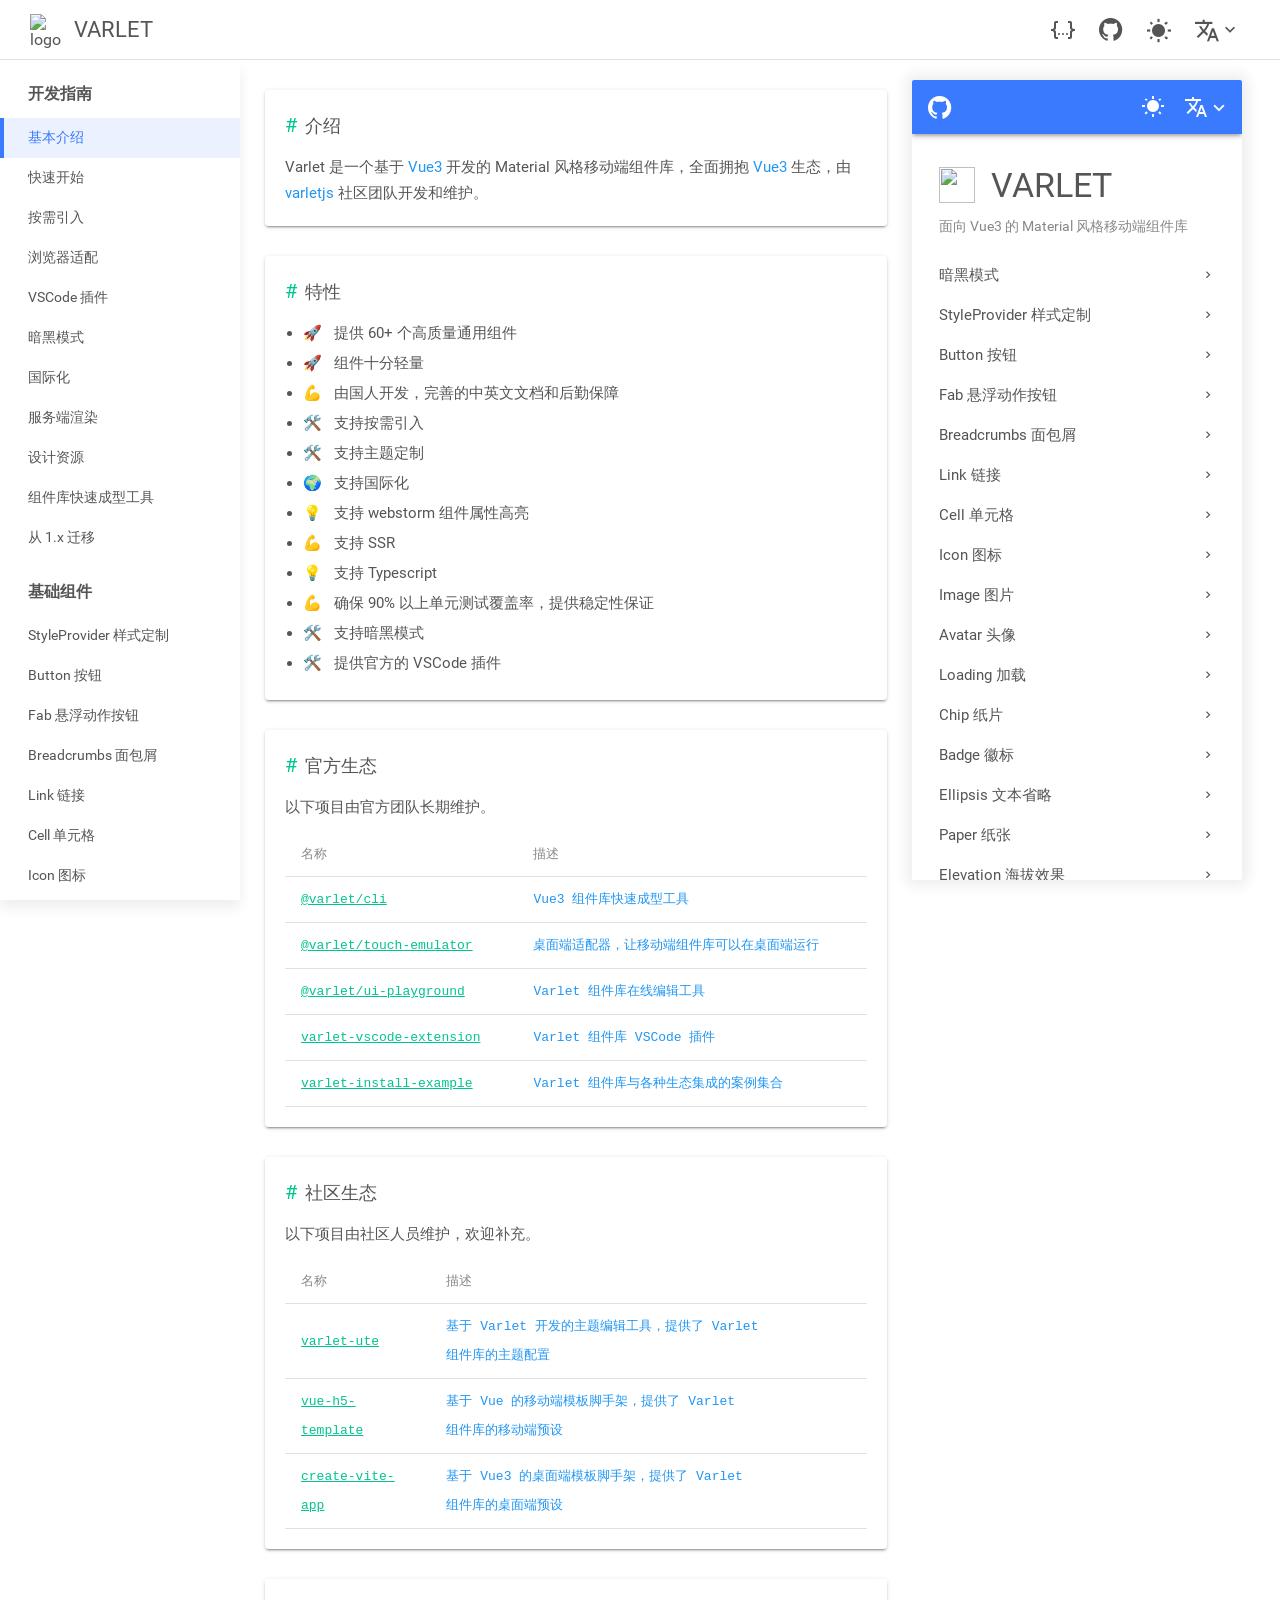
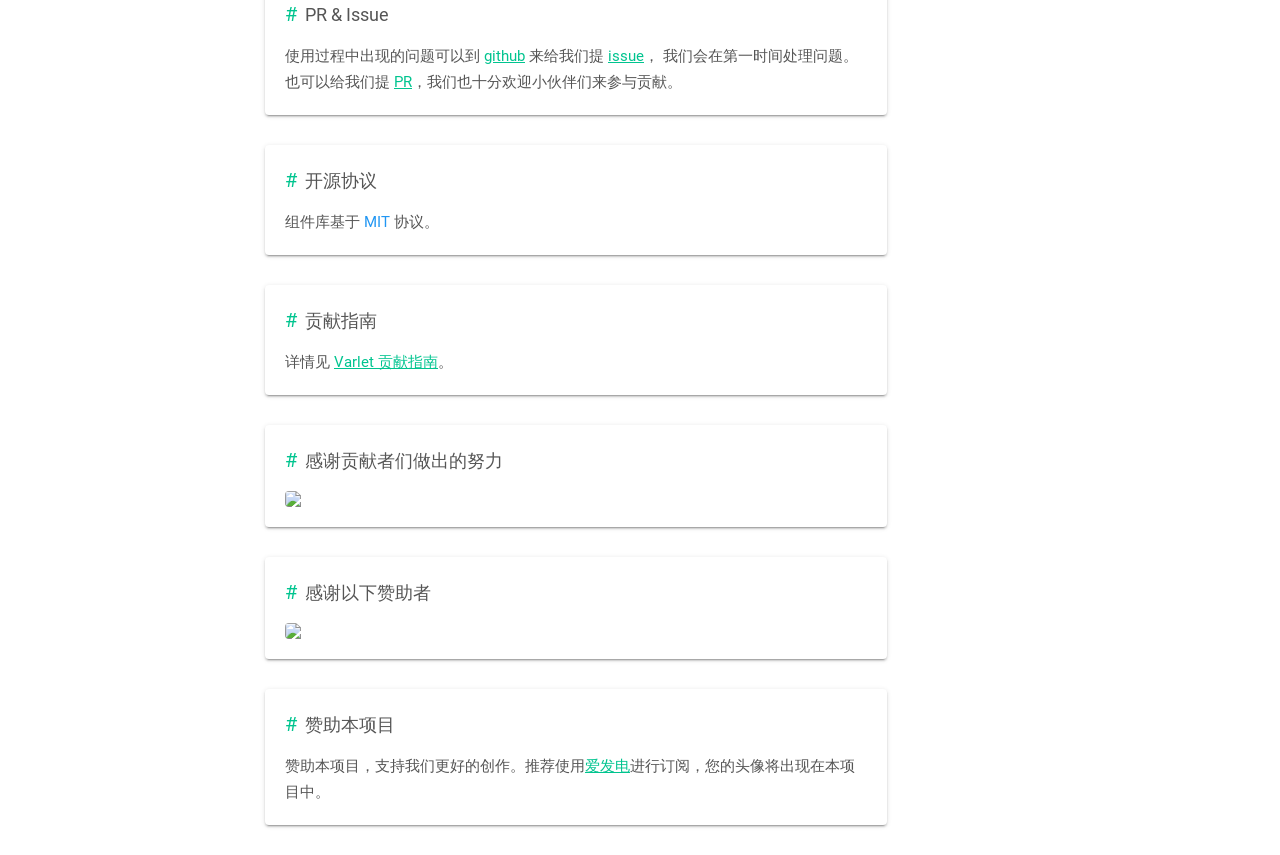
==== mobile.html @ a98e6e50 "Deploying to gh-page from @ huanganfree/varlet@d32e559fc9b7fe2cc339a4e0f596cf982d637620 🚀" ====
<!DOCTYPE html>
<html lang="en">
<head>
  <meta charset="UTF-8" />
  <title>面向 Vue3 的 Material 风格移动端组件库</title>
  <meta http-equiv="Cache-Control" content="no-cache">
  <meta http-equiv="Pragma" content="no-cache">
  <meta http-equiv="Expires" content="0">
  <link href="https://varlet.gitee.io/varlet-ui/varlet_icon.png" rel="icon" type="image/png" />
  <meta content="width=device-width, initial-scale=1.0, maximum-scale=1.0, minimum-scale=1.0, viewport-fit=cover"
        name="viewport" />
  <meta property="og:title" content="面向 Vue3 的 Material 风格移动端组件库" />
  <meta property="og:type" content="website" />
  <meta property="og:image" content="https://varlet.gitee.io/varlet-ui/varlet_icon.png" />
  <meta property="og:description" content="Varlet 是一个基于 Vue3 开发的 Material 风格移动端组件库，全面拥抱 Vue3 生态，由社区团队维护。支持 Typescript、按需引入、暗黑模式、主题定制、国际化，并提供 VSCode 插件保障良好的开发体验" />
  <meta name="description" content="Varlet 是一个基于 Vue3 开发的 Material 风格移动端组件库，全面拥抱 Vue3 生态，由社区团队维护。支持 Typescript、按需引入、暗黑模式、主题定制、国际化，并提供 VSCode 插件保障良好的开发体验">
  <meta name="keywords" content="Varlet,Vue3 移动端组件库,Material Design">
  <style>
    @font-face {
      font-family: "Roboto";
      src: url('[data-uri]') format('truetype'), url('[data-uri]') format('woff'), url('[data-uri]') format('woff2');
      font-weight: normal;
      font-style: normal;
      font-display: swap;
    }
  </style>
  <script>
    if ('https://hm.baidu.com/hm.js?5c628ce58967c90ff4dd9c8803d930fa') {
      var _hmt = _hmt || [];
      (function() {
        var hm = document.createElement('script')
        hm.src = 'https://hm.baidu.com/hm.js?5c628ce58967c90ff4dd9c8803d930fa'
        var s = document.getElementsByTagName('script')[0]
        s.parentNode.insertBefore(hm, s)
      })()
    }
  </script>
  <script type="module" crossorigin src="./assets/mobile-fbb3fb60.js"></script>
  <link rel="modulepreload" crossorigin href="./assets/vue-router-547718df.js">
  <link rel="stylesheet" href="./assets/vue-router-dc6ee5a2.css">
  <link rel="stylesheet" href="./assets/mobile-deb5ab59.css">
</head>
<body>
<div id="app"></div>


</body>
</html>
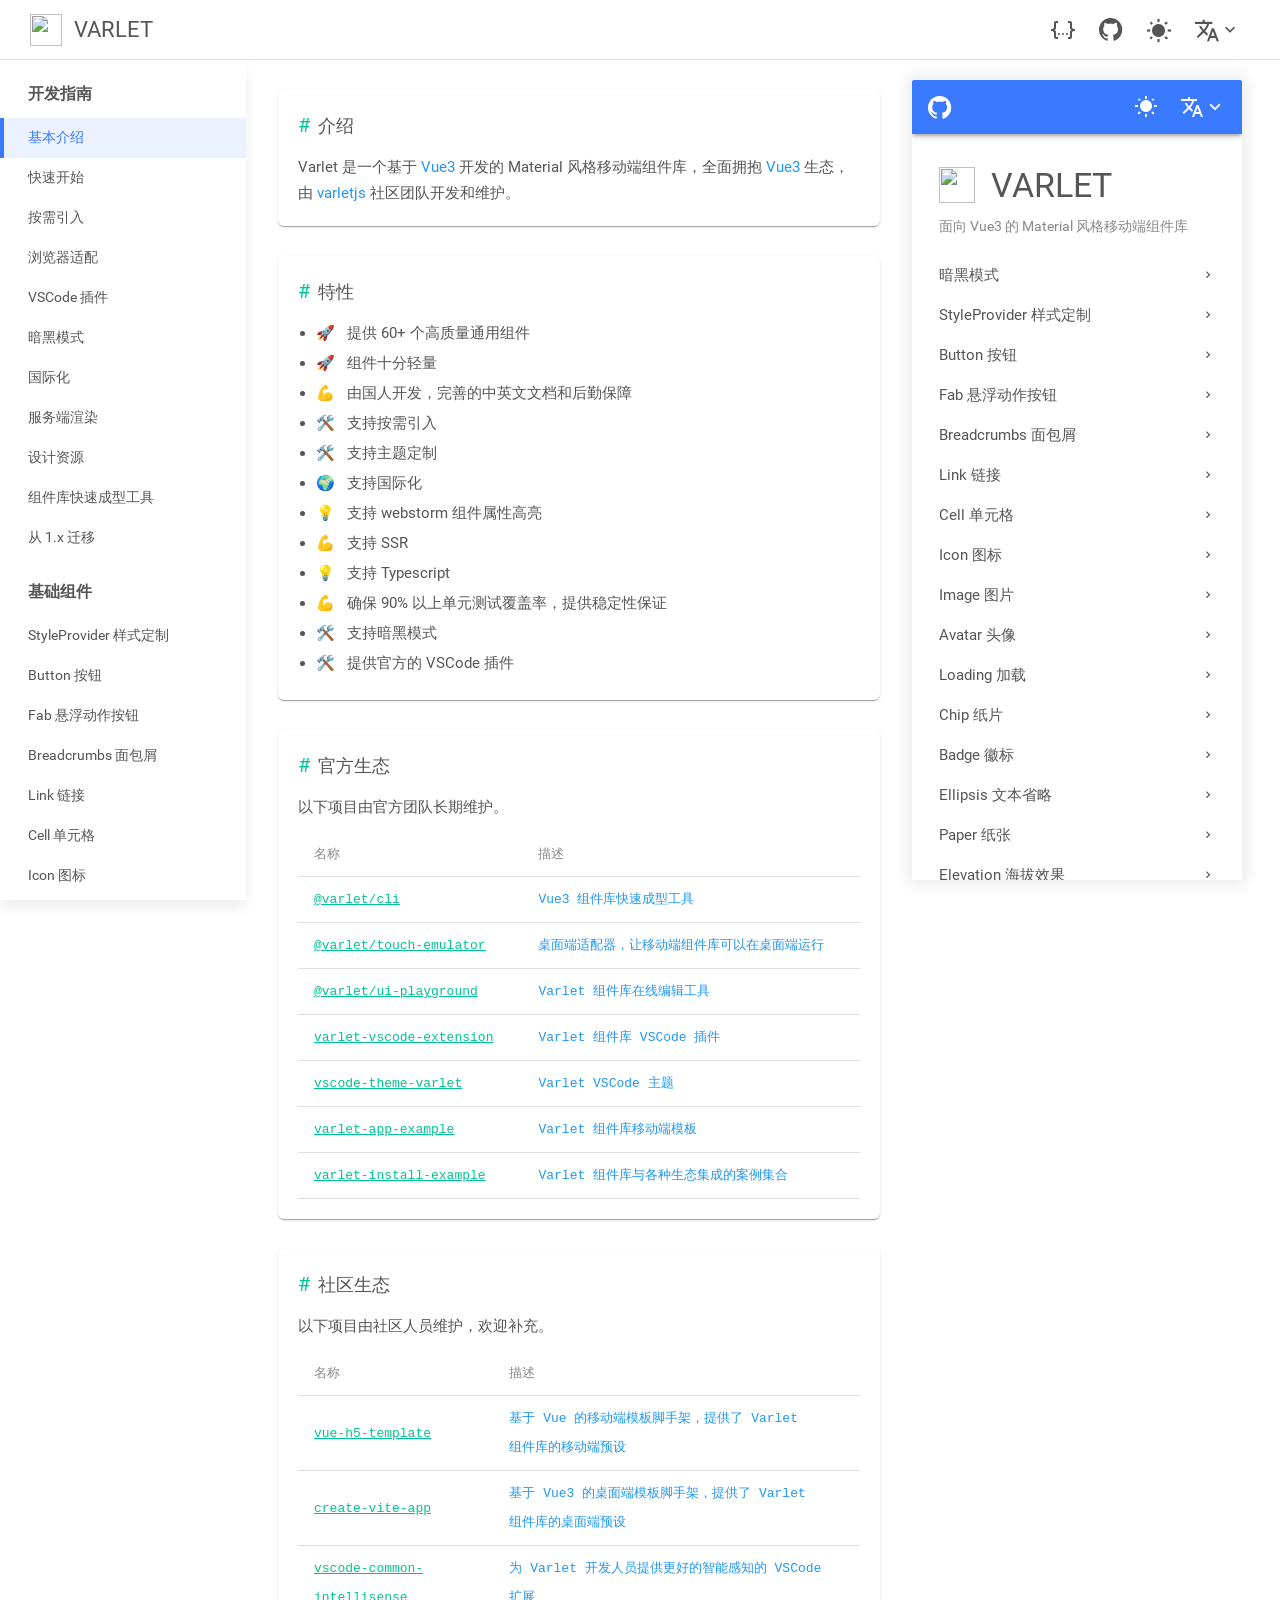
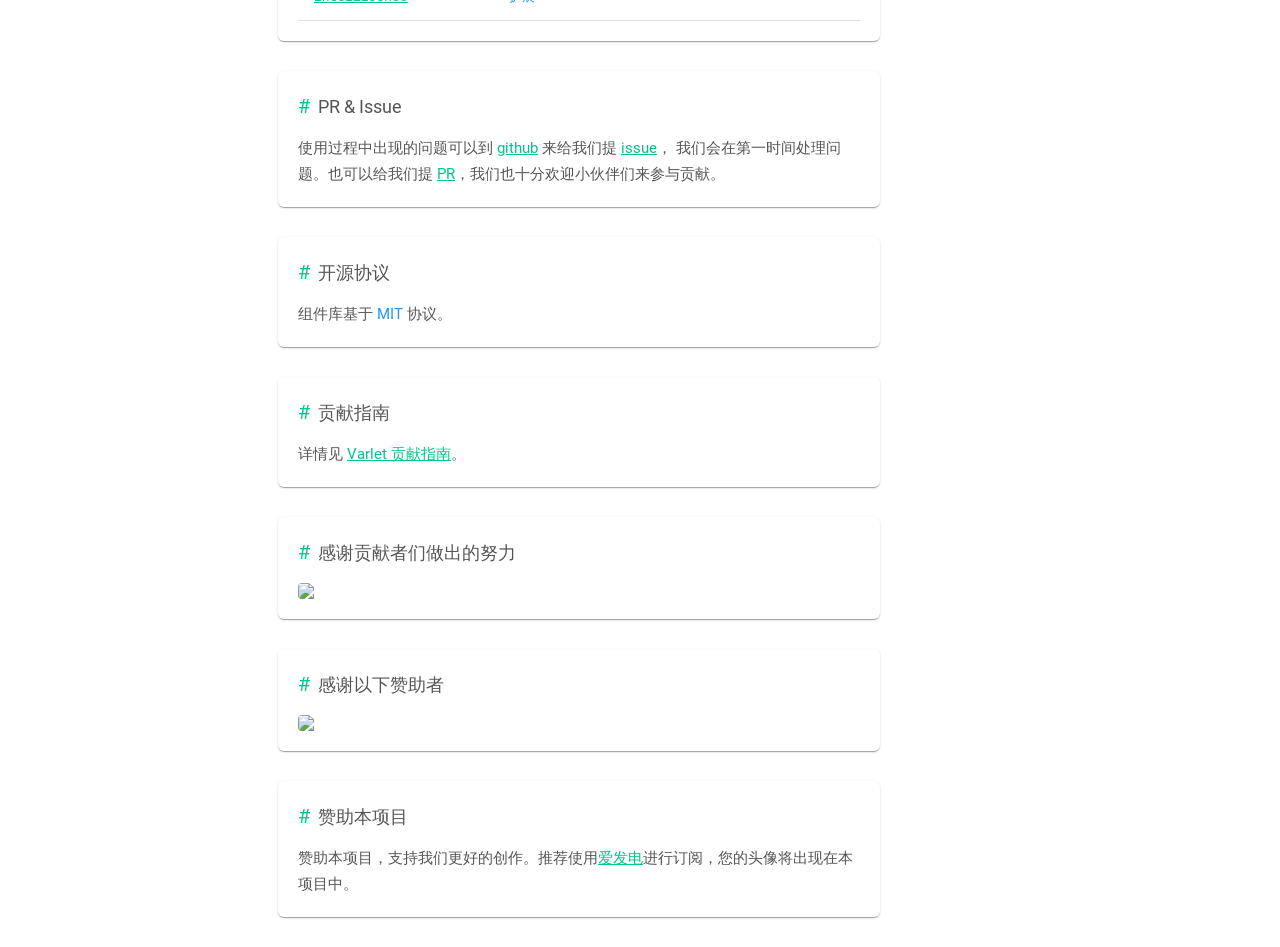
==== commit 62af2cb0: "Deploying to gh-page from @ huanganfree/varlet@8e70fd5ae32b0ceae92149b5f0fb794abcede483 🚀" ====
--- a/mobile.html
+++ b/mobile.html
@@ -12,8 +12,8 @@
   <meta property="og:title" content="面向 Vue3 的 Material 风格移动端组件库" />
   <meta property="og:type" content="website" />
   <meta property="og:image" content="https://varlet.gitee.io/varlet-ui/varlet_icon.png" />
-  <meta property="og:description" content="Varlet 是一个基于 Vue3 开发的 Material 风格移动端组件库，全面拥抱 Vue3 生态，由社区团队维护。支持 Typescript、按需引入、暗黑模式、主题定制、国际化，并提供 VSCode 插件保障良好的开发体验" />
-  <meta name="description" content="Varlet 是一个基于 Vue3 开发的 Material 风格移动端组件库，全面拥抱 Vue3 生态，由社区团队维护。支持 Typescript、按需引入、暗黑模式、主题定制、国际化，并提供 VSCode 插件保障良好的开发体验">
+  <meta property="og:description" content="Varlet 是一个基于 Vue3 开发的 Material 风格移动端组件库，全面拥抱 Vue3 生态，由社区团队维护。支持 Typescript、按需引入、暗黑模式、主题定制、国际化，并提供 VSCode 插件保障良好的开发体验。" />
+  <meta name="description" content="Varlet 是一个基于 Vue3 开发的 Material 风格移动端组件库，全面拥抱 Vue3 生态，由社区团队维护。支持 Typescript、按需引入、暗黑模式、主题定制、国际化，并提供 VSCode 插件保障良好的开发体验。">
   <meta name="keywords" content="Varlet,Vue3 移动端组件库,Material Design">
   <style>
     @font-face {
@@ -35,10 +35,10 @@
       })()
     }
   </script>
-  <script type="module" crossorigin src="./assets/mobile-fbb3fb60.js"></script>
-  <link rel="modulepreload" crossorigin href="./assets/vue-router-547718df.js">
-  <link rel="stylesheet" href="./assets/vue-router-dc6ee5a2.css">
-  <link rel="stylesheet" href="./assets/mobile-deb5ab59.css">
+  <script type="module" crossorigin src="./assets/mobile-ee21a9b8.js"></script>
+  <link rel="modulepreload" crossorigin href="./assets/index-ba2bae36.js">
+  <link rel="stylesheet" href="./assets/index-3cd3a240.css">
+  <link rel="stylesheet" href="./assets/mobile-f25ea7fe.css">
 </head>
 <body>
 <div id="app"></div>
--- a/assets/index-3cd3a240.css
+++ b/assets/index-3cd3a240.css
@@ -0,0 +1 @@
+.var--box,.var--box *{box-sizing:border-box}.var--relative{position:relative}.var--absolute{position:absolute}.var--hidden{overflow:hidden}.var--lock{overflow:hidden!important}.var--block{display:block}.var--ellipsis{overflow-x:hidden;text-overflow:ellipsis;white-space:nowrap}.var--inline-block{display:inline-block}.var--flex{display:flex}.var--inline-flex{display:inline-flex}:root{--font-size-xs: 10px;--font-size-sm: 12px;--font-size-md: 14px;--font-size-lg: 16px;--icon-size-xs: 16px;--icon-size-sm: 18px;--icon-size-md: 20px;--icon-size-lg: 22px;--color-body: #fff;--color-text: #333;--color-primary: #3a7afe;--color-info: #00afef;--color-success: #00c48f;--color-warning: #ff9f00;--color-danger: #f44336;--color-disabled: #e0e0e0;--color-text-disabled: #aaa;--opacity-disabled: .6;--cubic-bezier: cubic-bezier(.25, .8, .5, 1);--shadow-key-umbra-opacity: rgba(0, 0, 0, .2);--shadow-key-penumbra-opacity: rgba(0, 0, 0, .14);--shadow-key-ambient-opacity: rgba(0, 0, 0, .12)}@font-face{font-family:varlet-icons;src:url([data-uri]) format("truetype");font-weight:400;font-style:normal}.var-icon--set{font-family:varlet-icons}.var-icon-checkbox-marked-circle:before{content:""}.var-icon-check-circle-outline:before{content:""}.var-icon-information:before{content:""}.var-icon-information-outline:before{content:""}.var-icon-warning:before{content:""}.var-icon-alert-outline:before{content:""}.var-icon-error:before{content:""}.var-icon-alert-circle-outline:before{content:""}.var-icon-checkbox-marked:before{content:""}.var-icon-checkbox-marked-outline:before{content:""}.var-icon-checkbox-blank-outline:before{content:""}.var-icon-radio-marked:before{content:""}.var-icon-checkbox-marked-circle-outline:before{content:""}.var-icon-radio-blank:before{content:""}.var-icon-close-circle:before{content:""}.var-icon-close-circle-outline:before{content:""}.var-icon-close-box:before{content:""}.var-icon-close-box-outline:before{content:""}.var-icon-minus-circle:before{content:""}.var-icon-minus-circle-outline:before{content:""}.var-icon-star:before{content:""}.var-icon-star-half-full:before{content:""}.var-icon-star-outline:before{content:""}.var-icon-heart:before{content:""}.var-icon-heart-half-full:before{content:""}.var-icon-heart-outline:before{content:""}.var-icon-delete:before{content:""}.var-icon-trash-can:before{content:""}.var-icon-trash-can-outline:before{content:""}.var-icon-minus-box:before{content:""}.var-icon-minus-box-outline:before{content:""}.var-icon-account-circle:before{content:""}.var-icon-account-circle-outline:before{content:""}.var-icon-cog:before{content:""}.var-icon-cog-outline:before{content:""}.var-icon-map-marker-radius:before{content:""}.var-icon-map-marker-radius-outline:before{content:""}.var-icon-camera:before{content:""}.var-icon-camera-outline:before{content:""}.var-icon-cart:before{content:""}.var-icon-cart-outline:before{content:""}.var-icon-phone:before{content:""}.var-icon-phone-outline:before{content:""}.var-icon-image:before{content:""}.var-icon-image-outline:before{content:""}.var-icon-bell:before{content:""}.var-icon-bell-outline:before{content:""}.var-icon-home:before{content:""}.var-icon-home-outline:before{content:""}.var-icon-map-marker:before{content:""}.var-icon-map-marker-outline:before{content:""}.var-icon-magnify-plus:before{content:""}.var-icon-magnify-plus-outline:before{content:""}.var-icon-magnify-minus:before{content:""}.var-icon-magnify-minus-outline:before{content:""}.var-icon-play-circle:before{content:""}.var-icon-play-circle-outline:before{content:""}.var-icon-help-circle:before{content:""}.var-icon-help-circle-outline:before{content:""}.var-icon-plus-circle:before{content:""}.var-icon-plus-circle-outline:before{content:""}.var-icon-check:before{content:""}.var-icon-window-close:before{content:""}.var-icon-plus:before{content:""}.var-icon-minus:before{content:""}.var-icon-chevron-up:before{content:""}.var-icon-chevron-down:before{content:""}.var-icon-chevron-left:before{content:""}.var-icon-chevron-right:before{content:""}.var-icon-menu-up:before{content:""}.var-icon-menu-down:before{content:""}.var-icon-menu-left:before{content:""}.var-icon-menu-right:before{content:""}.var-icon-upload:before{content:""}.var-icon-download:before{content:""}.var-icon-format-list-checkbox:before{content:""}.var-icon-menu:before{content:""}.var-icon-menu-open:before{content:""}.var-icon-dots-vertical:before{content:""}.var-icon-message-text-outline:before{content:""}.var-icon-message-processing-outline:before{content:""}.var-icon-white-balance-sunny:before{content:""}.var-icon-weather-cloudy:before{content:""}.var-icon-weather-lightning:before{content:""}.var-icon-weather-pouring:before{content:""}.var-icon-weather-snowy:before{content:""}.var-icon-weather-rainy:before{content:""}.var-icon-translate:before{content:""}.var-icon-magnify:before{content:""}.var-icon-github:before{content:""}.var-icon-refresh:before{content:""}.var-icon-arrow-down:before{content:""}.var-icon-power:before{content:""}.var-icon-file-document-outline:before{content:""}.var-icon-fire:before{content:""}.var-icon-wifi:before{content:""}.var-icon-wrench:before{content:""}.var-icon-cake-variant:before{content:""}.var-icon-notebook:before{content:""}.var-icon-cellphone:before{content:""}.var-icon-weather-night:before{content:""}.var-icon-xml:before{content:""}.var-icon-content-copy:before{content:""}.var-icon-qrcode-scan:before{content:""}.var-icon-barcode-scan:before{content:""}.var-icon-shopping:before{content:""}.var-icon-shopping-outline:before{content:""}.var-icon-card-account-details:before{content:""}.var-icon-card-account-details-outline:before{content:""}.var-icon-pin:before{content:""}.var-icon-pin-off:before{content:""}.var-icon-pin-outline:before{content:""}.var-icon-pin-off-outline:before{content:""}.var-icon-code-json:before{content:""}.var-icon-view-outline:before{content:""}.var-icon-view:before{content:""}.var-icon-thumb-down-outline:before{content:""}.var-icon-thumb-down:before{content:""}.var-icon-thumb-up-outline:before{content:""}.var-icon-thumb-up:before{content:""}.var-icon-lock:before{content:""}.var-icon-lock-outline:before{content:""}.var-icon-email:before{content:""}.var-icon-email-outline:before{content:""}.var-icon-twitter:before{content:""}:root{--icon-size: 20px}.var-icon{position:relative;display:inline-flex;justify-content:center;align-items:center;vertical-align:bottom;color:inherit;font-size:var(--icon-size)}.var-icon:before{position:relative;display:inline-block;font-size:inherit;text-rendering:auto;-webkit-font-smoothing:antialiased;font-weight:400;font-style:normal;line-height:1}.var-icon--shrinking{transform:scale(0);transition-property:transform}.var-icon__image{width:var(--icon-size);height:var(--icon-size);object-fit:cover}:root{--ripple-cubic-bezier: cubic-bezier(.68, .01, .62, .6);--ripple-color: currentColor}.var-ripple{position:absolute;transition:transform .2s var(--ripple-cubic-bezier),opacity .14s linear;top:0;left:0;border-radius:50%;opacity:0;will-change:transform,opacity;pointer-events:none;z-index:100;background-color:var(--ripple-color)}:root{--popup-content-background-color: #fff;--popup-overlay-background-color: rgba(0, 0, 0, .6)}.var-fade-enter-from,.var-fade-leave-to{opacity:0}.var-fade-enter-active,.var-fade-leave-active{transition:opacity .25s}.var-pop-center-enter-from,.var-pop-center-leave-to{transform:scale(.3)}.var-pop-center-enter-active,.var-pop-center-leave-active{transition:all .25s}.var-pop-bottom-enter-from,.var-pop-bottom-leave-to{transform:translateY(100%)}.var-pop-bottom-enter-active,.var-pop-bottom-leave-active{transition:all .25s}.var-pop-top-enter-from,.var-pop-top-leave-to{transform:translateY(-100%)}.var-pop-top-enter-active,.var-pop-top-leave-active{transition:all .25s}.var-pop-left-enter-from,.var-pop-left-leave-to{transform:translate(-100%)}.var-pop-left-enter-active,.var-pop-left-leave-active{transition:all .25s}.var-pop-right-enter-from,.var-pop-right-leave-to{transform:translate(100%)}.var-pop-right-enter-active,.var-pop-right-leave-active{transition:all .25s}.var-popup{display:flex;justify-content:center;align-items:center;position:fixed;top:0;right:0;bottom:0;left:0;overflow:auto}.var-popup__overlay{display:flex;justify-content:center;align-items:center;position:fixed;top:0;right:0;bottom:0;left:0;background-color:var(--popup-overlay-background-color);transition:all .25s}.var-popup__content{overflow:auto;transition:all .25s}.var-popup--content-background-color{background-color:var(--popup-content-background-color)}.var-popup--center{position:relative}.var-popup--bottom{width:100%;position:absolute;left:0;bottom:0}.var-popup--top{width:100%;position:absolute;left:0;top:0}.var-popup--left{height:100%;position:absolute;left:0;top:0}.var-popup--right{height:100%;position:absolute;right:0;top:0}.var-popup--safe-area{padding-bottom:constant(safe-area-inset-bottom);padding-bottom:env(safe-area-inset-bottom)}.var-popup--safe-area-top{padding-top:constant(safe-area-inset-top);padding-top:env(safe-area-inset-top)}:root{--action-sheet-border-radius: 2px;--action-sheet-border-top: none;--action-sheet-title-color: #888;--action-sheet-title-padding: 10px 16px;--action-sheet-title-font-size: 14px;--action-sheet-action-item-height: 48px;--action-sheet-action-item-padding: 0 18px;--action-sheet-action-item-color: #333;--action-sheet-action-item-disabled-color: var(--color-text-disabled);--action-sheet-icon-margin: 0 20px 0 0;--action-sheet-icon-size: 24px;--action-sheet-background: #fff}.var-action-sheet{padding:10px 0;background:var(--action-sheet-background);transition:background-color .25s}.var-action-sheet__popup-radius{border-radius:var(--action-sheet-border-radius);border-top:var(--action-sheet-border-top)}.var-action-sheet__title{padding:var(--action-sheet-title-padding);color:var(--action-sheet-title-color);font-size:var(--action-sheet-title-font-size)}.var-action-sheet__action-item{display:flex;align-items:center;height:var(--action-sheet-action-item-height);padding:var(--action-sheet-action-item-padding);color:var(--action-sheet-action-item-color);cursor:pointer}.var-action-sheet__action-name{overflow:auto;max-height:var(--action-sheet-action-item-height)}.var-action-sheet__action-icon[var-action-sheet-cover]{margin:var(--action-sheet-icon-margin);width:var(--action-sheet-icon-size);height:var(--action-sheet-icon-size);font-size:var(--action-sheet-icon-size)}.var-action-sheet--disabled{color:var(--action-sheet-action-item-disabled-color)!important;cursor:not-allowed}.var-elevation--0{box-shadow:0 0 0 0 var(--shadow-key-umbra-opacity),0 0 0 0 var(--shadow-key-penumbra-opacity),0 0 0 0 var(--shadow-key-ambient-opacity)}.var-elevation--1{box-shadow:0 2px 1px -1px var(--shadow-key-umbra-opacity),0 1px 1px 0 var(--shadow-key-penumbra-opacity),0 1px 3px 0 var(--shadow-key-ambient-opacity)}.var-elevation--2{box-shadow:0 3px 1px -2px var(--shadow-key-umbra-opacity),0 2px 2px 0 var(--shadow-key-penumbra-opacity),0 1px 5px 0 var(--shadow-key-ambient-opacity)}.var-elevation--3{box-shadow:0 3px 3px -2px var(--shadow-key-umbra-opacity),0 3px 4px 0 var(--shadow-key-penumbra-opacity),0 1px 8px 0 var(--shadow-key-ambient-opacity)}.var-elevation--4{box-shadow:0 2px 4px -1px var(--shadow-key-umbra-opacity),0 4px 5px 0 var(--shadow-key-penumbra-opacity),0 1px 10px 0 var(--shadow-key-ambient-opacity)}.var-elevation--5{box-shadow:0 3px 5px -1px var(--shadow-key-umbra-opacity),0 5px 8px 0 var(--shadow-key-penumbra-opacity),0 1px 14px 0 var(--shadow-key-ambient-opacity)}.var-elevation--6{box-shadow:0 3px 5px -1px var(--shadow-key-umbra-opacity),0 6px 10px 0 var(--shadow-key-penumbra-opacity),0 1px 18px 0 var(--shadow-key-ambient-opacity)}.var-elevation--7{box-shadow:0 4px 5px -2px var(--shadow-key-umbra-opacity),0 7px 10px 1px var(--shadow-key-penumbra-opacity),0 2px 16px 1px var(--shadow-key-ambient-opacity)}.var-elevation--8{box-shadow:0 5px 5px -3px var(--shadow-key-umbra-opacity),0 8px 10px 1px var(--shadow-key-penumbra-opacity),0 3px 14px 2px var(--shadow-key-ambient-opacity)}.var-elevation--9{box-shadow:0 5px 6px -3px var(--shadow-key-umbra-opacity),0 9px 12px 1px var(--shadow-key-penumbra-opacity),0 3px 16px 2px var(--shadow-key-ambient-opacity)}.var-elevation--10{box-shadow:0 6px 6px -3px var(--shadow-key-umbra-opacity),0 10px 14px 1px var(--shadow-key-penumbra-opacity),0 4px 18px 3px var(--shadow-key-ambient-opacity)}.var-elevation--11{box-shadow:0 6px 7px -4px var(--shadow-key-umbra-opacity),0 11px 15px 1px var(--shadow-key-penumbra-opacity),0 4px 20px 3px var(--shadow-key-ambient-opacity)}.var-elevation--12{box-shadow:0 7px 8px -4px var(--shadow-key-umbra-opacity),0 12px 17px 2px var(--shadow-key-penumbra-opacity),0 5px 22px 4px var(--shadow-key-ambient-opacity)}.var-elevation--13{box-shadow:0 7px 8px -4px var(--shadow-key-umbra-opacity),0 13px 19px 2px var(--shadow-key-penumbra-opacity),0 5px 24px 4px var(--shadow-key-ambient-opacity)}.var-elevation--14{box-shadow:0 7px 9px -4px var(--shadow-key-umbra-opacity),0 14px 21px 2px var(--shadow-key-penumbra-opacity),0 5px 26px 4px var(--shadow-key-ambient-opacity)}.var-elevation--15{box-shadow:0 8px 9px -5px var(--shadow-key-umbra-opacity),0 15px 22px 2px var(--shadow-key-penumbra-opacity),0 6px 28px 5px var(--shadow-key-ambient-opacity)}.var-elevation--16{box-shadow:0 8px 10px -5px var(--shadow-key-umbra-opacity),0 16px 24px 2px var(--shadow-key-penumbra-opacity),0 6px 30px 5px var(--shadow-key-ambient-opacity)}.var-elevation--17{box-shadow:0 8px 11px -5px var(--shadow-key-umbra-opacity),0 17px 26px 2px var(--shadow-key-penumbra-opacity),0 6px 32px 5px var(--shadow-key-ambient-opacity)}.var-elevation--18{box-shadow:0 9px 11px -5px var(--shadow-key-umbra-opacity),0 18px 28px 2px var(--shadow-key-penumbra-opacity),0 7px 34px 6px var(--shadow-key-ambient-opacity)}.var-elevation--19{box-shadow:0 9px 12px -6px var(--shadow-key-umbra-opacity),0 19px 29px 2px var(--shadow-key-penumbra-opacity),0 7px 36px 6px var(--shadow-key-ambient-opacity)}.var-elevation--20{box-shadow:0 10px 13px -6px var(--shadow-key-umbra-opacity),0 20px 31px 3px var(--shadow-key-penumbra-opacity),0 8px 38px 7px var(--shadow-key-ambient-opacity)}.var-elevation--21{box-shadow:0 10px 13px -6px var(--shadow-key-umbra-opacity),0 21px 33px 3px var(--shadow-key-penumbra-opacity),0 8px 40px 7px var(--shadow-key-ambient-opacity)}.var-elevation--22{box-shadow:0 10px 14px -6px var(--shadow-key-umbra-opacity),0 22px 35px 3px var(--shadow-key-penumbra-opacity),0 8px 42px 7px var(--shadow-key-ambient-opacity)}.var-elevation--23{box-shadow:0 11px 14px -7px var(--shadow-key-umbra-opacity),0 23px 36px 3px var(--shadow-key-penumbra-opacity),0 9px 44px 8px var(--shadow-key-ambient-opacity)}.var-elevation--24{box-shadow:0 11px 15px -7px var(--shadow-key-umbra-opacity),0 24px 38px 3px var(--shadow-key-penumbra-opacity),0 9px 46px 8px var(--shadow-key-ambient-opacity)}:root{--app-bar-color: var(--color-primary);--app-bar-title-padding: 0 12px;--app-bar-title-font-size: var(--font-size-lg);--app-bar-text-color: #fff;--app-bar-height: 54px;--app-bar-left-gap: 6px;--app-bar-right-gap: 6px;--app-bar-border-radius: 4px;--app-bar-font-size: var(--font-size-lg)}.var-app-bar{position:relative;width:100%;font-size:var(--app-bar-font-size);background:var(--app-bar-color);color:var(--app-bar-text-color);transition:background-color .25s}.var-app-bar__toolbar{position:relative;display:flex;justify-content:center;align-items:center;height:var(--app-bar-height)}.var-app-bar__title{font-size:var(--app-bar-title-font-size);flex:1;display:flex;justify-content:center;white-space:nowrap;text-overflow:ellipsis;overflow:hidden;padding:var(--app-bar-title-padding)}.var-app-bar__left,.var-app-bar__right{display:flex;align-items:center;height:100%}.var-app-bar__left{position:absolute;top:0;left:var(--app-bar-left-gap)}.var-app-bar__right{position:absolute;top:0;right:var(--app-bar-right-gap)}.var-app-bar--round{border-radius:var(--app-bar-border-radius)}.var-app-bar--safe-area-top{padding-top:constant(safe-area-inset-top);padding-top:env(safe-area-inset-top);box-sizing:content-box!important}:root{--avatar-text-color: #f5f5f5;--avatar-border-radius: 4px;--avatar-mini-size: 28px;--avatar-small-size: 36px;--avatar-normal-size: 48px;--avatar-large-size: 64px;--avatar-border: 2px solid #fff;--avatar-background-color: #bebebe;--avatar-hover-transform: scale(1.1)}.var-avatar{display:inline-flex;overflow:hidden;align-items:center;justify-content:center;color:var(--avatar-text-color);border-radius:var(--avatar-border-radius);background-color:var(--avatar-background-color);transition:background-color .25s}.var-avatar img{width:100%;height:100%}.var-avatar--mini{width:var(--avatar-mini-size);height:var(--avatar-mini-size)}.var-avatar--small{width:var(--avatar-small-size);height:var(--avatar-small-size)}.var-avatar--normal{width:var(--avatar-normal-size);height:var(--avatar-normal-size)}.var-avatar--large{width:var(--avatar-large-size);height:var(--avatar-large-size)}.var-avatar--round{border-radius:50%}.var-avatar--bordered{border:var(--avatar-border)}.var-avatar__text{padding:0 4px;white-space:nowrap}.var-avatar--hoverable{transition:transform .2s}.var-avatar--hoverable:hover{transform:var(--avatar-hover-transform);cursor:pointer}:root{--avatar-group-offset: -10px}.var-avatar-group{display:inline-flex;flex-wrap:wrap}.var-avatar-group--row{margin-left:calc(var(--avatar-group-offset) * -1)}.var-avatar-group--row .var-avatar{margin-left:var(--avatar-group-offset)}.var-avatar-group--column{flex-direction:column;margin-top:calc(var(--avatar-group-offset) * -1)}.var-avatar-group--column .var-avatar{margin-top:var(--avatar-group-offset)}:root{--button-default-color: #f5f5f5;--button-default-text-color: #555;--button-primary-color: var(--color-primary);--button-danger-color: var(--color-danger);--button-success-color: var(--color-success);--button-warning-color: var(--color-warning);--button-info-color: var(--color-info);--button-disabled-color: var(--color-disabled);--button-disabled-text-color: var(--color-text-disabled);--button-border-radius: 4px;--button-mini-padding: 0 9px;--button-small-padding: 0 11px;--button-normal-padding: 0 15px;--button-large-padding: 0 22px;--button-round-padding: 6px;--button-mini-height: 20px;--button-small-height: 28px;--button-normal-height: 36px;--button-large-height: 44px;--button-mini-font-size: var(--font-size-xs);--button-small-font-size: var(--font-size-sm);--button-normal-font-size: var(--font-size-md);--button-large-font-size: var(--font-size-lg)}.var-button{position:relative;justify-content:center;align-items:center;outline:none;border:none;border-radius:var(--button-border-radius);user-select:none;cursor:pointer;font-family:inherit;transition:box-shadow .2s,background-color .25s;will-change:box-shadow;-webkit-tap-highlight-color:rgba(0,0,0,0);white-space:nowrap}.var-button:active{box-shadow:0 3px 5px -1px var(--shadow-key-umbra-opacity),0 5px 8px 0 var(--shadow-key-penumbra-opacity),0 1px 14px 0 var(--shadow-key-ambient-opacity)}.var-button__content{display:flex;align-items:center;flex-wrap:wrap}.var-button__loading[var-button-cover]{position:absolute;top:50%;left:50%;transform:translate(-50%,-50%)}.var-button--default{color:var(--button-default-text-color);background-color:var(--button-default-color)}.var-button--primary{color:#fff;background-color:var(--button-primary-color)}.var-button--info{color:#fff;background-color:var(--button-info-color)}.var-button--success{color:#fff;background-color:var(--button-success-color)}.var-button--warning{color:#fff;background-color:var(--button-warning-color)}.var-button--danger{color:#fff;background-color:var(--button-danger-color)}.var-button--disabled{background-color:var(--button-disabled-color);color:var(--button-disabled-text-color);cursor:not-allowed;box-shadow:none!important}.var-button--block{width:100%}.var-button--text{background-color:transparent}.var-button--text:active{box-shadow:none}.var-button--text-default{color:inherit}.var-button--text-primary{color:var(--button-primary-color)}.var-button--text-info{color:var(--button-info-color)}.var-button--text-success{color:var(--button-success-color)}.var-button--text-warning{color:var(--button-warning-color)}.var-button--text-danger{color:var(--button-danger-color)}.var-button--text-disabled{color:var(--button-disabled-text-color)}.var-button--normal{height:var(--button-normal-height);padding:var(--button-normal-padding);font-size:var(--button-normal-font-size)}.var-button--large{height:var(--button-large-height);padding:var(--button-large-padding);font-size:var(--button-large-font-size)}.var-button--small{height:var(--button-small-height);padding:var(--button-small-padding);font-size:var(--button-small-font-size)}.var-button--mini{height:var(--button-mini-height);padding:var(--button-mini-padding);font-size:var(--button-mini-font-size)}.var-button--round{padding:var(--button-round-padding);border-radius:50%;height:auto}.var-button--outline{border:thin solid currentColor}.var-button--hidden{opacity:0}:root{--back-top-right: 40px;--back-top-bottom: 40px;--back-top-button-size: 40px}.var-back-top{position:fixed;z-index:100;right:var(--back-top-right);bottom:var(--back-top-bottom);transform:scale(0);transition:.3s var(--cubic-bezier);-webkit-tap-highlight-color:rgba(0,0,0,0)}.var-back-top .var-button[var-back-top-cover]{width:var(--back-top-button-size);height:var(--back-top-button-size)}.var-back-top--active{transform:scale(1)}:root{--badge-content-padding: 2px 6px;--badge-content-border: none;--badge-content-border-radius: 100px;--badge-icon-size: 12px;--badge-default-color: #e0e0e0;--badge-primary-color: var(--color-primary);--badge-danger-color: var(--color-danger);--badge-success-color: var(--color-success);--badge-warning-color: var(--color-warning);--badge-info-color: var(--color-info)}.var-badge{display:inline-block;position:relative;transition:background-color .25s}.var-badge__content{display:inline-block;vertical-align:middle;text-align:center;padding:var(--badge-content-padding);border:var(--badge-content-border);border-radius:var(--badge-content-border-radius);color:#fff;font-size:12px}.var-badge__icon[var-badge-cover]{font-size:var(--badge-icon-size)}.var-badge--icon{padding:2px 4px}.var-badge--dot{box-sizing:content-box;width:8px;height:8px;border-radius:8px;padding:0}.var-badge--default{background:var(--badge-default-color)}.var-badge--primary{background:var(--badge-primary-color)}.var-badge--info{background:var(--badge-info-color)}.var-badge--warning{background:var(--badge-warning-color)}.var-badge--success{background:var(--badge-success-color)}.var-badge--danger{background:var(--badge-danger-color)}.var-badge--right-top{position:absolute;top:0;right:0;transform:translateY(-50%) translate(50%)}.var-badge--left-top{position:absolute;top:0;left:0;transform:translateY(-50%) translate(-50%)}.var-badge--right-bottom{position:absolute;bottom:0;right:0;transform:translateY(50%) translate(50%)}.var-badge--left-bottom{position:absolute;bottom:0;left:0;transform:translateY(50%) translate(-50%)}.var-badge-fade-enter-active,.var-badge-fade-leave-active{transition:opacity .15s var(--cubic-bezier)}.var-badge-fade-enter-from,.var-badge-fade-leave-to{opacity:0}:root{--loading-color: var(--color-primary);--loading-opacity: .38;--loading-desc-margin: 8px 0 0;--loading-desc-color: var(--color-primary)}.var-loading{--loading-normal-width: 50px;--loading-normal-height: calc(var(--font-size-md) + 2px);--loading-large-width: 64px;--loading-large-height: calc(var(--font-size-lg) + 2px);--loading-small-width: 36px;--loading-small-height: calc(var(--font-size-sm) + 2px);--loading-mini-width: 22px;--loading-mini-height: calc(var(--font-size-xs) + 2px);position:relative}.var-loading__content{position:relative;transition:opacity .3s;opacity:1}.var-loading__content--active{opacity:var(--loading-opacity)}.var-loading__content-mask{position:absolute;left:0;right:0;top:0;bottom:0}.var-loading__body{display:flex;justify-content:center;align-items:center;height:100%;flex-direction:column}.var-loading__inside{position:absolute;left:50%;top:0;transform:translate(-50%);max-height:50vh;z-index:1}.var-loading__description{color:var(--loading-desc-color);margin:var(--loading-desc-margin)}.var-loading__description--large{font-size:var(--font-size-lg)}.var-loading__description--normal{font-size:var(--font-size-md)}.var-loading__description--small{font-size:var(--font-size-sm)}.var-loading__description--mini{font-size:var(--font-size-xs)}.var-loading__circle{display:flex}.var-loading__circle-block{display:inline-block;color:var(--loading-color);animation:circle 1.8s linear infinite}.var-loading__circle-block--large{width:36px;height:36px}.var-loading__circle-block--normal{width:30px;height:30px}.var-loading__circle-block--small{width:24px;height:24px}.var-loading__circle-block--mini{width:18px;height:18px}.var-loading__circle-block svg{display:block;width:100%;height:100%}.var-loading__circle-block svg circle{animation:circular 1.5s ease-in-out infinite;stroke:currentColor;stroke-width:3;stroke-linecap:round}.var-loading__wave{--loading-wave-size-item-width: 5px;--loading-wave-size-item-margin: 5px;display:flex;align-items:center;justify-content:center;flex-shrink:0}.var-loading__wave--large{width:var(--loading-large-width);height:var(--loading-large-height)}.var-loading__wave--normal{width:var(--loading-normal-width);height:var(--loading-normal-height)}.var-loading__wave--small{width:var(--loading-small-width);height:var(--loading-small-height)}.var-loading__wave--mini{width:var(--loading-mini-width);height:var(--loading-mini-height)}.var-loading__wave-item{height:100%;display:inline-block;animation:1.2s ease-in-out infinite wave;background-color:var(--loading-color)}.var-loading__wave-item:nth-child(1){animation-delay:-1.2s;margin-left:0}.var-loading__wave-item:nth-child(2){animation-delay:-1.1s}.var-loading__wave-item:nth-child(3){animation-delay:-1s}.var-loading__wave-item:nth-child(4){animation-delay:-.9s}.var-loading__wave-item:nth-child(5){animation-delay:-.8s}.var-loading__wave-item--large{width:var(--loading-wave-size-item-width);margin-left:var(--loading-wave-size-item-margin)}.var-loading__wave-item--normal{width:calc(var(--loading-wave-size-item-width) - 1px);margin-left:calc(var(--loading-wave-size-item-margin) - 1px)}.var-loading__wave-item--small{width:calc(var(--loading-wave-size-item-width) - 2px);margin-left:calc(var(--loading-wave-size-item-margin) - 2px)}.var-loading__wave-item--mini{width:calc(var(--loading-wave-size-item-width) - 3px);margin-left:calc(var(--loading-wave-size-item-margin) - 3px)}@keyframes wave{0%,40%,to{transform:scaleY(.4)}20%{transform:scaleY(1)}}.var-loading__cube{--loading-cube-size-item-width: 10px;--loading-cube-size-item-height: 10px;--loading-cube-size-item-margin: 5px;display:flex;align-items:center;flex-shrink:0}.var-loading__cube--large{width:var(--loading-large-width);height:var(--loading-large-height)}.var-loading__cube--normal{width:var(--loading-normal-width);height:var(--loading-normal-height)}.var-loading__cube--small{width:var(--loading-small-width);height:var(--loading-small-height)}.var-loading__cube--mini{width:var(--loading-mini-width);height:var(--loading-mini-height)}.var-loading__cube-item{display:inline-block;transform-origin:right bottom;animation:1.5s ease infinite cube;background-color:var(--loading-color)}.var-loading__cube-item:nth-child(1){animation-delay:.2s;margin-left:0}.var-loading__cube-item:nth-child(2){animation-delay:.4s}.var-loading__cube-item:nth-child(3){animation-delay:.6s}.var-loading__cube-item:nth-child(4){animation-delay:.8s}.var-loading__cube-item--large{height:var(--loading-cube-size-item-height);width:var(--loading-cube-size-item-width);margin-left:var(--loading-cube-size-item-margin)}.var-loading__cube-item--normal{height:calc(var(--loading-cube-size-item-height) - 2px);width:calc(var(--loading-cube-size-item-width) - 2px);margin-left:calc(var(--loading-cube-size-item-margin) - 1px)}.var-loading__cube-item--small{height:calc(var(--loading-cube-size-item-height) - 4px);width:calc(var(--loading-cube-size-item-width) - 4px);margin-left:calc(var(--loading-cube-size-item-margin) - 2px)}.var-loading__cube-item--mini{height:calc(var(--loading-cube-size-item-height) - 6px);width:calc(var(--loading-cube-size-item-width) - 6px);margin-left:calc(var(--loading-cube-size-item-margin) - 3px)}@keyframes cube{0%{opacity:1;transform:scale(1)}to{opacity:0;transform:rotate(90deg) scale(.3)}}.var-loading__rect{--loading-rect-size-item-width: 8px;--loading-rect-size-item-height: 100%;display:flex;flex-wrap:nowrap;justify-content:center;align-items:center;flex-shrink:0}.var-loading__rect--large{width:var(--loading-large-width);height:var(--loading-large-height)}.var-loading__rect--normal{width:var(--loading-normal-width);height:var(--loading-normal-height)}.var-loading__rect--small{width:var(--loading-small-width);height:var(--loading-small-height)}.var-loading__rect--mini{width:var(--loading-mini-width);height:var(--loading-mini-height)}.var-loading__rect-item{animation:2s ease-in-out infinite rect;background-color:var(--loading-color)}.var-loading__rect-item:nth-child(1){animation-delay:1.75s}.var-loading__rect-item:nth-child(2){animation-delay:1.5s}.var-loading__rect-item:nth-child(3){animation-delay:1.25s}.var-loading__rect-item:nth-child(4){animation-delay:1s}.var-loading__rect-item:nth-child(5){animation-delay:.75s}.var-loading__rect-item:nth-child(6){animation-delay:.5s}.var-loading__rect-item:nth-child(7){animation-delay:.25s}.var-loading__rect-item:nth-child(8){animation-delay:0s}.var-loading__rect-item--large{height:var(--loading-rect-size-item-height);width:var(--loading-rect-size-item-width)}.var-loading__rect-item--normal{height:calc(var(--loading-rect-size-item-height) * .9);width:calc(var(--loading-rect-size-item-width) * .8)}.var-loading__rect-item--small{height:calc(var(--loading-rect-size-item-height) * .8);width:calc(var(--loading-rect-size-item-width) * .6)}.var-loading__rect-item--mini{height:calc(var(--loading-rect-size-item-height) * .7);width:calc(var(--loading-rect-size-item-width) * .4)}@keyframes rect{0%{opacity:.3}25%{opacity:1}50%{opacity:.3}65%{opacity:1}to{opacity:.3}}.var-loading__disappear{--loading-disappear-size-item-width: 15px;--loading-disappear-size-item-height: 15px;display:flex;justify-content:space-around;align-items:center;flex-flow:nowrap;flex-shrink:0}.var-loading__disappear--large{width:var(--loading-large-width);height:var(--loading-large-height)}.var-loading__disappear--normal{width:var(--loading-normal-width);height:var(--loading-normal-height)}.var-loading__disappear--small{width:var(--loading-small-width);height:var(--loading-small-height)}.var-loading__disappear--mini{width:var(--loading-mini-width);height:var(--loading-mini-height)}.var-loading__disappear-item{border-radius:50%;animation:.5s ease-in-out infinite alternate disappear;background-color:var(--loading-color)}.var-loading__disappear-item:nth-child(1){animation-delay:-.4s}.var-loading__disappear-item:nth-child(2){animation-delay:-.2s}.var-loading__disappear-item:nth-child(3){animation-delay:0s}.var-loading__disappear-item--large{height:var(--loading-disappear-size-item-height);width:var(--loading-disappear-size-item-width)}.var-loading__disappear-item--normal{height:calc(var(--loading-disappear-size-item-height) * .8);width:calc(var(--loading-disappear-size-item-width) * .8)}.var-loading__disappear-item--small{height:calc(var(--loading-disappear-size-item-height) * .6);width:calc(var(--loading-disappear-size-item-width) * .6)}.var-loading__disappear-item--mini{height:calc(var(--loading-disappear-size-item-height) * .4);width:calc(var(--loading-disappear-size-item-width) * .4)}@keyframes disappear{0%{opacity:1}to{opacity:0}}:root{--bottom-navigation-height: 50px;--bottom-navigation-z-index: 1;--bottom-navigation-background-color: #fff;--bottom-navigation-border-color: #e3e3e3;--bottom-navigation-fab-offset: 4px}.var-bottom-navigation{width:100%;height:var(--bottom-navigation-height);display:flex;position:relative;background-color:var(--bottom-navigation-background-color);transition:background-color .25s,border-color .25s;-webkit-tap-highlight-color:transparent}.var-bottom-navigation--safe-area{padding-bottom:constant(safe-area-inset-bottom);padding-bottom:env(safe-area-inset-bottom);box-sizing:content-box!important}.var-bottom-navigation--fixed{position:fixed;left:0;bottom:0}.var-bottom-navigation--border{border-top:1px solid var(--bottom-navigation-border-color)}.var-bottom-navigation__fab[var-bottom-navigation__fab]{width:var(--bottom-navigation-height);height:var(--bottom-navigation-height);position:absolute;z-index:2;transform:translateY(-50%);overflow:hidden;transition:right .25s cubic-bezier(.4,0,.2,1) 0ms}.var-bottom-navigation--fab-center{right:calc(50% - var(--bottom-navigation-height) / 2)}.var-bottom-navigation--fab-right{right:var(--bottom-navigation-fab-offset)}:root{--bottom-navigation-item-font-size: var(--font-size-sm);--bottom-navigation-item-inactive-color: #646566;--bottom-navigation-item-active-color: var(--color-primary);--bottom-navigation-item-active-background-color: #fff;--bottom-navigation-item-line-height: 1;--bottom-navigation-item-icon-size: 22px;--bottom-navigation-item-icon-margin-bottom: 5px}.var-bottom-navigation-item{height:100%;padding:6px 12px 8px;position:relative;display:inline-flex;flex:1 1 0%;flex-direction:column;align-items:center;justify-content:center;line-height:var(--bottom-navigation-item-line-height);color:var(--bottom-navigation-item-inactive-color);cursor:pointer;user-select:none;vertical-align:middle;appearance:none;text-decoration:none;background-color:transparent;outline:0;border:0;transition:color .25s,margin .25s}.var-bottom-navigation-item--active{color:var(--bottom-navigation-item-active-color);background-color:var(--bottom-navigation-item-active-background-color);transition:background-color .25s}.var-bottom-navigation-item--active .var-bottom-navigation-item__label{font-size:calc(var(--bottom-navigation-item-font-size) * 1.16)}.var-bottom-navigation-item--right-half-space{margin-right:calc(var(--bottom-navigation-height) / 2)}.var-bottom-navigation-item--left-half-space{margin-left:calc(var(--bottom-navigation-height) / 2)}.var-bottom-navigation-item--right-space{margin-right:calc(var(--bottom-navigation-height) + var(--bottom-navigation-fab-offset))}.var-bottom-navigation-item__icon[var-bottom-navigation-item-cover]{font-size:var(--bottom-navigation-item-icon-size)}.var-bottom-navigation-item__badge[var-bottom-navigation-item-cover]{position:absolute;left:4px;transform:translateY(-22px)}.var-bottom-navigation-item__label{margin-top:var(--bottom-navigation-item-icon-margin-bottom);font-size:var(--bottom-navigation-item-font-size);transition:font-size .2s ease .1s;white-space:nowrap}:root{--breadcrumb-active-color: var(--color-primary);--breadcrumb-inactive-color: #888;--breadcrumb-separator-margin: 0 10px;--breadcrumb-separator-font-size: 14px}.var-breadcrumb{display:flex;align-items:center;color:var(--breadcrumb-inactive-color)}.var-breadcrumb__separator{margin:var(--breadcrumb-separator-margin);font-size:var(--breadcrumb-separator-font-size)}.var-breadcrumb--active{color:var(--breadcrumb-active-color);transition:opacity .25s}.var-breadcrumb--active:hover{opacity:.7;cursor:pointer}.var-breadcrumbs{display:flex;flex-wrap:wrap;align-items:center}.var-hover-overlay{position:absolute;top:0;left:0;right:0;bottom:0;border-radius:inherit;background-color:currentColor;opacity:0;transition:opacity .15s;will-change:opacity;pointer-events:none}.var-hover-overlay--hovering{opacity:.15}.var-button-group{display:inline-flex;border-radius:var(--button-border-radius);max-width:100%;overflow:auto}.var-button-group .var-button:active{box-shadow:none}.var-button-group--horizontal .var-button:first-child{border-top-right-radius:0;border-bottom-right-radius:0}.var-button-group--horizontal .var-button:last-child{border-top-left-radius:0;border-bottom-left-radius:0}.var-button-group--horizontal .var-button:not(:first-child):not(:last-child){border-radius:0}.var-button-group--horizontal.var-button-group--mode-text .var-button{border-right:thin solid currentColor}.var-button-group--horizontal.var-button-group--mode-text .var-button:last-child{border:none}.var-button-group--horizontal.var-button-group--mode-outline .var-button:not(:first-child){border-left:none}.var-button-group--vertical{flex-direction:column}.var-button-group--vertical .var-button:first-child{border-bottom-left-radius:0;border-bottom-right-radius:0}.var-button-group--vertical .var-button:last-child{border-top-left-radius:0;border-top-right-radius:0}.var-button-group--vertical .var-button:not(:first-child):not(:last-child){border-radius:0}.var-button-group--vertical.var-button-group--mode-text .var-button{border-bottom:thin solid currentColor}.var-button-group--vertical.var-button-group--mode-text .var-button:last-child{border:none}.var-button-group--vertical.var-button-group--mode-outline .var-button:not(:first-child){border-top:none}:root{--card-padding: 0 0 15px 0;--card-background: #fff;--card-outline-color: rgba(0, 0, 0, .12);--card-border-radius: 4px;--card-image-width: 100%;--card-row-image-width: 140px;--card-image-height: 200px;--card-row-height: 140px;--card-title-color: #333;--card-title-font-size: 20px;--card-title-padding: 0 12px;--card-title-margin: 15px 0 0 0;--card-title-row-margin: 12px 0;--card-subtitle-color: rgba(0, 0, 0, .6);--card-subtitle-font-size: 14px;--card-subtitle-padding: 0 12px;--card-subtitle-margin: 10px 0 0 0;--card-subtitle-row-margin: -8px 0 0 0;--card-description-color: rgba(0, 0, 0, .6);--card-description-font-size: 14px;--card-description-margin: 20px 0 0 0;--card-description-padding: 0 13px;--card-footer-padding: 0 12px;--card-footer-right: 13px;--card-footer-bottom: 9px;--card-footer-margin: 30px 0 0 0;--card-line-height: 22px;--card-row-line-height: 1.5;--card-floating-buttons-bottom: 16px;--card-floating-buttons-right: 16px;--card-floating-buttons-color: #fff;--card-close-button-icon-size: 24px;--card-close-button-size: 56px;--card-close-button-primary-color: #212121;--card-close-button-text-color: #fff}.var-card{border-radius:var(--card-border-radius);overflow:hidden;width:100%}.var-card--outline{border:thin solid var(--card-outline-color)}.var-card__floater{display:flex;flex-direction:column;position:static;line-height:var(--card-line-height);background:var(--card-background);transition:background-color .25s,color .25s;transition-timing-function:cubic-bezier(.45,.19,.06,.89)}.var-card__container{padding:var(--card-padding);flex-grow:1;min-width:0}.var-card--layout-row .var-card__floater{min-height:var(--card-row-height);height:100%;flex-direction:row;position:relative;line-height:var(--card-row-line-height)}.var-card__image{width:var(--card-image-width);height:var(--card-image-height);display:block}.var-card--layout-row .var-card__image{width:var(--card-row-image-width);height:auto;display:block;flex-shrink:0}.var-card__title{font-size:var(--card-title-font-size);padding:var(--card-title-padding);margin:var(--card-title-margin);color:var(--card-title-color);word-break:break-word}.var-card--layout-row .var-card__title{max-width:100%;overflow:hidden;margin:var(--card-title-row-margin);text-overflow:ellipsis;white-space:nowrap}.var-card__subtitle{font-size:var(--card-subtitle-font-size);color:var(--card-subtitle-color);padding:var(--card-subtitle-padding);margin:var(--card-subtitle-margin);word-break:break-word}.var-card--layout-row .var-card__subtitle{margin:var(--card-subtitle-row-margin);text-overflow:ellipsis;display:-webkit-box;-webkit-box-orient:vertical;-webkit-line-clamp:2;overflow:hidden}.var-card__description{font-size:var(--card-description-font-size);color:var(--card-description-color);margin:var(--card-description-margin);padding:var(--card-description-padding);word-break:break-all}.var-card__footer{display:flex;justify-content:flex-end;padding:var(--card-footer-padding);margin:var(--card-footer-margin)}.var-card--layout-row .var-card__footer{position:absolute;padding:0;right:var(--card-footer-right);bottom:var(--card-footer-bottom)}.var-card__floating-content{overflow:hidden;transition-timing-function:cubic-bezier(.45,.19,.06,.89)}.var-card__floating-buttons{position:fixed;bottom:var(--card-floating-buttons-bottom);right:var(--card-floating-buttons-right);color:var(--card-floating-buttons-color)}.var-card__close-button[var-card-cover]{width:var(--card-close-button-size);height:var(--card-close-button-size);background-color:var(--card-close-button-primary-color);color:var(--card-close-button-text-color)}.var-card__close-button-icon[var-card-cover]{font-size:var(--card-close-button-icon-size)}:root{--cell-color: var(--color-text);--cell-font-size: var(--font-size-md);--cell-description-font-size: var(--font-size-sm);--cell-description-color: rgba(0, 0, 0, .6);--cell-description-margin-top: 4px;--cell-padding: 10px 12px;--cell-min-height: 40px;--cell-border-color: #bcc2cb;--cell-border-left: 12px;--cell-border-right: 12px;--cell-icon-right: 8px;--cell-extra-left: 8px}.var-cell{align-items:center;display:flex;min-height:var(--cell-min-height);outline:none;width:100%;padding:var(--cell-padding);position:relative;box-sizing:border-box;font-size:var(--cell-font-size);color:var(--cell-color)}.var-cell--border:after{position:absolute;box-sizing:border-box;content:" ";pointer-events:none;bottom:0;right:var(--cell-border-right);left:var(--cell-border-left);border-bottom:1px solid var(--cell-border-color);transform:scaleY(.5)}.var-cell__icon{margin-right:var(--cell-icon-right);flex:0}.var-cell__content{flex:1;min-width:0}.var-cell__title{overflow:hidden;text-overflow:ellipsis;white-space:nowrap}.var-cell__description{font-size:var(--cell-description-font-size);color:var(--cell-description-color);margin-top:var(--cell-description-margin-top)}.var-cell__extra{flex:0;margin-left:var(--cell-extra-left)}.var-cell--cursor{cursor:pointer}:root{--form-details-error-message-color: var(--color-danger);--form-details-extra-message-color: #888;--form-details-margin-top: 6px;--form-details-font-size: 12px;--form-details-message-margin-right: 4px}.var-form-details{display:flex;justify-content:space-between;font-size:var(--form-details-font-size);margin-top:var(--form-details-margin-top)}.var-form-details-enter-from,.var-form-details-leave-to{opacity:0;margin-top:2px!important}.var-form-details-enter-active,.var-form-details-leave-active{transition:.2s all var(--cubic-bezier)}.var-form-details__message-enter-from,.var-form-details__message-leave-to{opacity:0}.var-form-details__message-enter-active,.var-form-details__message-leave-active{transition:.2s all var(--cubic-bezier)}.var-form-details__error-message{flex-grow:1;color:var(--form-details-error-message-color);margin-right:var(--form-details-message-margin-right);user-select:none;text-align:left}.var-form-details__extra-message{flex-shrink:0;color:var(--form-details-extra-message-color);user-select:none;text-align:right}:root{--checkbox-checked-color: var(--color-primary);--checkbox-unchecked-color: #555;--checkbox-disabled-color: var(--color-text-disabled);--checkbox-error-color: var(--color-danger);--checkbox-action-padding: 6px;--checkbox-text-color: #555;--checkbox-icon-size: 24px}.var-checkbox{display:flex;align-items:center;transform:translate(calc(-1 * var(--checkbox-action-padding)));cursor:pointer;-webkit-tap-highlight-color:rgba(0,0,0,0)}.var-checkbox__wrap{display:inline-flex;flex-direction:column}.var-checkbox__action{position:relative;display:flex;justify-content:center;align-items:center;flex-shrink:0;padding:var(--checkbox-action-padding);border-radius:50%;transition:background-color .25s,color .25s}.var-checkbox__icon[var-checkbox-cover]{display:block;font-size:var(--checkbox-icon-size)}.var-checkbox__text{color:var(--checkbox-text-color)}.var-checkbox--with-animation{animation:var-vibrate-animation .25s}.var-checkbox--checked{color:var(--checkbox-checked-color)}.var-checkbox--unchecked{color:var(--checkbox-unchecked-color)}.var-checkbox--disabled{color:var(--checkbox-disabled-color);cursor:not-allowed}.var-checkbox--error{color:var(--checkbox-error-color)}.var-checkbox-group{display:flex;flex-wrap:wrap}.var-checkbox-group--horizontal{flex-direction:row}.var-checkbox-group--vertical{flex-direction:column}:root{--chip-default-text-color: #555;--chip-default-color: #e0e0e0;--chip-primary-color: var(--color-primary);--chip-danger-color: var(--color-danger);--chip-success-color: var(--color-success);--chip-warning-color: var(--color-warning);--chip-info-color: var(--color-info);--chip-border-radius: 2px;--chip-normal-height: 32px;--chip-large-height: 40px;--chip-small-height: 24px;--chip-mini-height: 16px;--chip-round-radius: 100px;--chip-normal-padding: 0 10px;--chip-large-padding: 0 17px;--chip-small-padding: 0 6px;--chip-mini-padding: 0 4px;--chip-text-normal-margin: 0 5px;--chip-text-large-margin: 0 5px;--chip-text-small-margin: 0 3px;--chip-text-mini-margin: 0 2px;--chip-mini-font-size: var(--font-size-xs);--chip-small-font-size: var(--font-size-sm);--chip-normal-font-size: var(--font-size-md);--chip-large-font-size: var(--font-size-lg)}.var-fade-leave-to{opacity:0}.var-fade-leave-active{transition:opacity .3s}.var-chip{justify-content:center;align-items:center;font-family:Roboto,sans-serif;border-radius:var(--chip-border-radius);cursor:default;border:thin solid transparent;vertical-align:middle;transition:background-color .25s}.var-chip--default{color:var(--chip-default-text-color);background:var(--chip-default-color)}.var-chip--primary{color:#fff;background-color:var(--chip-primary-color)}.var-chip--info{color:#fff;background-color:var(--chip-info-color)}.var-chip--success{color:#fff;background-color:var(--chip-success-color)}.var-chip--warning{color:#fff;background-color:var(--chip-warning-color)}.var-chip--danger{color:#fff;background-color:var(--chip-danger-color)}.var-chip__plain{background-color:transparent}.var-chip__plain:active{box-shadow:none}.var-chip__plain-default{color:inherit;border-color:currentColor}.var-chip__plain-primary{color:var(--chip-primary-color);border-color:currentColor}.var-chip__plain-info{color:var(--chip-info-color);border-color:currentColor}.var-chip__plain-success{color:var(--chip-success-color);border-color:currentColor}.var-chip__plain-warning{color:var(--chip-warning-color);border-color:currentColor}.var-chip__plain-danger{color:var(--chip-danger-color);border-color:currentColor}.var-chip--round{border-radius:var(--chip-round-radius)}.var-chip--normal{font-size:var(--chip-normal-font-size);padding:var(--chip-normal-padding);height:var(--chip-normal-height)}.var-chip--large{padding:var(--chip-large-padding);font-size:var(--chip-large-font-size);height:var(--chip-large-height)}.var-chip--small{padding:var(--chip-small-padding);font-size:var(--chip-small-font-size);height:var(--chip-small-height)}.var-chip--mini{padding:var(--chip-mini-padding);font-size:var(--chip-mini-font-size);height:var(--chip-mini-height)}.var-chip--close{cursor:pointer;-webkit-tap-highlight-color:rgba(0,0,0,0)}.var-chip__text-large{margin:var(--chip-text-large-margin)}.var-chip__text-normal{margin:var(--chip-text-normal-margin)}.var-chip__text-small{margin:var(--chip-text-small-margin)}.var-chip__text-mini{margin:var(--chip-text-mini-margin)}.var-col{transition:all .25s;display:flex!important}.var-col--span-0{display:none!important}.var-col--span-1{flex:0 0 4.16666667%;max-width:4.16666667%}.var-col--offset-1{margin-left:4.16666667%}.var-col--span-2{flex:0 0 8.33333333%;max-width:8.33333333%}.var-col--offset-2{margin-left:8.33333333%}.var-col--span-3{flex:0 0 12.5%;max-width:12.5%}.var-col--offset-3{margin-left:12.5%}.var-col--span-4{flex:0 0 16.66666667%;max-width:16.66666667%}.var-col--offset-4{margin-left:16.66666667%}.var-col--span-5{flex:0 0 20.83333333%;max-width:20.83333333%}.var-col--offset-5{margin-left:20.83333333%}.var-col--span-6{flex:0 0 25%;max-width:25%}.var-col--offset-6{margin-left:25%}.var-col--span-7{flex:0 0 29.16666667%;max-width:29.16666667%}.var-col--offset-7{margin-left:29.16666667%}.var-col--span-8{flex:0 0 33.33333333%;max-width:33.33333333%}.var-col--offset-8{margin-left:33.33333333%}.var-col--span-9{flex:0 0 37.5%;max-width:37.5%}.var-col--offset-9{margin-left:37.5%}.var-col--span-10{flex:0 0 41.66666667%;max-width:41.66666667%}.var-col--offset-10{margin-left:41.66666667%}.var-col--span-11{flex:0 0 45.83333333%;max-width:45.83333333%}.var-col--offset-11{margin-left:45.83333333%}.var-col--span-12{flex:0 0 50%;max-width:50%}.var-col--offset-12{margin-left:50%}.var-col--span-13{flex:0 0 54.16666667%;max-width:54.16666667%}.var-col--offset-13{margin-left:54.16666667%}.var-col--span-14{flex:0 0 58.33333333%;max-width:58.33333333%}.var-col--offset-14{margin-left:58.33333333%}.var-col--span-15{flex:0 0 62.5%;max-width:62.5%}.var-col--offset-15{margin-left:62.5%}.var-col--span-16{flex:0 0 66.66666667%;max-width:66.66666667%}.var-col--offset-16{margin-left:66.66666667%}.var-col--span-17{flex:0 0 70.83333333%;max-width:70.83333333%}.var-col--offset-17{margin-left:70.83333333%}.var-col--span-18{flex:0 0 75%;max-width:75%}.var-col--offset-18{margin-left:75%}.var-col--span-19{flex:0 0 79.16666667%;max-width:79.16666667%}.var-col--offset-19{margin-left:79.16666667%}.var-col--span-20{flex:0 0 83.33333333%;max-width:83.33333333%}.var-col--offset-20{margin-left:83.33333333%}.var-col--span-21{flex:0 0 87.5%;max-width:87.5%}.var-col--offset-21{margin-left:87.5%}.var-col--span-22{flex:0 0 91.66666667%;max-width:91.66666667%}.var-col--offset-22{margin-left:91.66666667%}.var-col--span-23{flex:0 0 95.83333333%;max-width:95.83333333%}.var-col--offset-23{margin-left:95.83333333%}.var-col--span-24{flex:0 0 100%;max-width:100%}.var-col--offset-24{margin-left:100%}@media only screen and (max-width: 767px){.var-col--span-xs-1{flex:0 0 4.16666667%;max-width:4.16666667%}.var-col--offset-xs-1{margin-left:4.16666667%}.var-col--span-xs-2{flex:0 0 8.33333333%;max-width:8.33333333%}.var-col--offset-xs-2{margin-left:8.33333333%}.var-col--span-xs-3{flex:0 0 12.5%;max-width:12.5%}.var-col--offset-xs-3{margin-left:12.5%}.var-col--span-xs-4{flex:0 0 16.66666667%;max-width:16.66666667%}.var-col--offset-xs-4{margin-left:16.66666667%}.var-col--span-xs-5{flex:0 0 20.83333333%;max-width:20.83333333%}.var-col--offset-xs-5{margin-left:20.83333333%}.var-col--span-xs-6{flex:0 0 25%;max-width:25%}.var-col--offset-xs-6{margin-left:25%}.var-col--span-xs-7{flex:0 0 29.16666667%;max-width:29.16666667%}.var-col--offset-xs-7{margin-left:29.16666667%}.var-col--span-xs-8{flex:0 0 33.33333333%;max-width:33.33333333%}.var-col--offset-xs-8{margin-left:33.33333333%}.var-col--span-xs-9{flex:0 0 37.5%;max-width:37.5%}.var-col--offset-xs-9{margin-left:37.5%}.var-col--span-xs-10{flex:0 0 41.66666667%;max-width:41.66666667%}.var-col--offset-xs-10{margin-left:41.66666667%}.var-col--span-xs-11{flex:0 0 45.83333333%;max-width:45.83333333%}.var-col--offset-xs-11{margin-left:45.83333333%}.var-col--span-xs-12{flex:0 0 50%;max-width:50%}.var-col--offset-xs-12{margin-left:50%}.var-col--span-xs-13{flex:0 0 54.16666667%;max-width:54.16666667%}.var-col--offset-xs-13{margin-left:54.16666667%}.var-col--span-xs-14{flex:0 0 58.33333333%;max-width:58.33333333%}.var-col--offset-xs-14{margin-left:58.33333333%}.var-col--span-xs-15{flex:0 0 62.5%;max-width:62.5%}.var-col--offset-xs-15{margin-left:62.5%}.var-col--span-xs-16{flex:0 0 66.66666667%;max-width:66.66666667%}.var-col--offset-xs-16{margin-left:66.66666667%}.var-col--span-xs-17{flex:0 0 70.83333333%;max-width:70.83333333%}.var-col--offset-xs-17{margin-left:70.83333333%}.var-col--span-xs-18{flex:0 0 75%;max-width:75%}.var-col--offset-xs-18{margin-left:75%}.var-col--span-xs-19{flex:0 0 79.16666667%;max-width:79.16666667%}.var-col--offset-xs-19{margin-left:79.16666667%}.var-col--span-xs-20{flex:0 0 83.33333333%;max-width:83.33333333%}.var-col--offset-xs-20{margin-left:83.33333333%}.var-col--span-xs-21{flex:0 0 87.5%;max-width:87.5%}.var-col--offset-xs-21{margin-left:87.5%}.var-col--span-xs-22{flex:0 0 91.66666667%;max-width:91.66666667%}.var-col--offset-xs-22{margin-left:91.66666667%}.var-col--span-xs-23{flex:0 0 95.83333333%;max-width:95.83333333%}.var-col--offset-xs-23{margin-left:95.83333333%}.var-col--span-xs-24{flex:0 0 100%;max-width:100%}.var-col--offset-xs-24{margin-left:100%}.var-col--span-xs-0{display:none!important}}@media only screen and (min-width: 768px) and (max-width: 991px){.var-col--span-sm-1{flex:0 0 4.16666667%;max-width:4.16666667%}.var-col--offset-sm-1{margin-left:4.16666667%}.var-col--span-sm-2{flex:0 0 8.33333333%;max-width:8.33333333%}.var-col--offset-sm-2{margin-left:8.33333333%}.var-col--span-sm-3{flex:0 0 12.5%;max-width:12.5%}.var-col--offset-sm-3{margin-left:12.5%}.var-col--span-sm-4{flex:0 0 16.66666667%;max-width:16.66666667%}.var-col--offset-sm-4{margin-left:16.66666667%}.var-col--span-sm-5{flex:0 0 20.83333333%;max-width:20.83333333%}.var-col--offset-sm-5{margin-left:20.83333333%}.var-col--span-sm-6{flex:0 0 25%;max-width:25%}.var-col--offset-sm-6{margin-left:25%}.var-col--span-sm-7{flex:0 0 29.16666667%;max-width:29.16666667%}.var-col--offset-sm-7{margin-left:29.16666667%}.var-col--span-sm-8{flex:0 0 33.33333333%;max-width:33.33333333%}.var-col--offset-sm-8{margin-left:33.33333333%}.var-col--span-sm-9{flex:0 0 37.5%;max-width:37.5%}.var-col--offset-sm-9{margin-left:37.5%}.var-col--span-sm-10{flex:0 0 41.66666667%;max-width:41.66666667%}.var-col--offset-sm-10{margin-left:41.66666667%}.var-col--span-sm-11{flex:0 0 45.83333333%;max-width:45.83333333%}.var-col--offset-sm-11{margin-left:45.83333333%}.var-col--span-sm-12{flex:0 0 50%;max-width:50%}.var-col--offset-sm-12{margin-left:50%}.var-col--span-sm-13{flex:0 0 54.16666667%;max-width:54.16666667%}.var-col--offset-sm-13{margin-left:54.16666667%}.var-col--span-sm-14{flex:0 0 58.33333333%;max-width:58.33333333%}.var-col--offset-sm-14{margin-left:58.33333333%}.var-col--span-sm-15{flex:0 0 62.5%;max-width:62.5%}.var-col--offset-sm-15{margin-left:62.5%}.var-col--span-sm-16{flex:0 0 66.66666667%;max-width:66.66666667%}.var-col--offset-sm-16{margin-left:66.66666667%}.var-col--span-sm-17{flex:0 0 70.83333333%;max-width:70.83333333%}.var-col--offset-sm-17{margin-left:70.83333333%}.var-col--span-sm-18{flex:0 0 75%;max-width:75%}.var-col--offset-sm-18{margin-left:75%}.var-col--span-sm-19{flex:0 0 79.16666667%;max-width:79.16666667%}.var-col--offset-sm-19{margin-left:79.16666667%}.var-col--span-sm-20{flex:0 0 83.33333333%;max-width:83.33333333%}.var-col--offset-sm-20{margin-left:83.33333333%}.var-col--span-sm-21{flex:0 0 87.5%;max-width:87.5%}.var-col--offset-sm-21{margin-left:87.5%}.var-col--span-sm-22{flex:0 0 91.66666667%;max-width:91.66666667%}.var-col--offset-sm-22{margin-left:91.66666667%}.var-col--span-sm-23{flex:0 0 95.83333333%;max-width:95.83333333%}.var-col--offset-sm-23{margin-left:95.83333333%}.var-col--span-sm-24{flex:0 0 100%;max-width:100%}.var-col--offset-sm-24{margin-left:100%}.var-col--span-sm-0{display:none!important}}@media only screen and (min-width: 992px) and (max-width: 1199px){.var-col--span-md-1{flex:0 0 4.16666667%;max-width:4.16666667%}.var-col--offset-md-1{margin-left:4.16666667%}.var-col--span-md-2{flex:0 0 8.33333333%;max-width:8.33333333%}.var-col--offset-md-2{margin-left:8.33333333%}.var-col--span-md-3{flex:0 0 12.5%;max-width:12.5%}.var-col--offset-md-3{margin-left:12.5%}.var-col--span-md-4{flex:0 0 16.66666667%;max-width:16.66666667%}.var-col--offset-md-4{margin-left:16.66666667%}.var-col--span-md-5{flex:0 0 20.83333333%;max-width:20.83333333%}.var-col--offset-md-5{margin-left:20.83333333%}.var-col--span-md-6{flex:0 0 25%;max-width:25%}.var-col--offset-md-6{margin-left:25%}.var-col--span-md-7{flex:0 0 29.16666667%;max-width:29.16666667%}.var-col--offset-md-7{margin-left:29.16666667%}.var-col--span-md-8{flex:0 0 33.33333333%;max-width:33.33333333%}.var-col--offset-md-8{margin-left:33.33333333%}.var-col--span-md-9{flex:0 0 37.5%;max-width:37.5%}.var-col--offset-md-9{margin-left:37.5%}.var-col--span-md-10{flex:0 0 41.66666667%;max-width:41.66666667%}.var-col--offset-md-10{margin-left:41.66666667%}.var-col--span-md-11{flex:0 0 45.83333333%;max-width:45.83333333%}.var-col--offset-md-11{margin-left:45.83333333%}.var-col--span-md-12{flex:0 0 50%;max-width:50%}.var-col--offset-md-12{margin-left:50%}.var-col--span-md-13{flex:0 0 54.16666667%;max-width:54.16666667%}.var-col--offset-md-13{margin-left:54.16666667%}.var-col--span-md-14{flex:0 0 58.33333333%;max-width:58.33333333%}.var-col--offset-md-14{margin-left:58.33333333%}.var-col--span-md-15{flex:0 0 62.5%;max-width:62.5%}.var-col--offset-md-15{margin-left:62.5%}.var-col--span-md-16{flex:0 0 66.66666667%;max-width:66.66666667%}.var-col--offset-md-16{margin-left:66.66666667%}.var-col--span-md-17{flex:0 0 70.83333333%;max-width:70.83333333%}.var-col--offset-md-17{margin-left:70.83333333%}.var-col--span-md-18{flex:0 0 75%;max-width:75%}.var-col--offset-md-18{margin-left:75%}.var-col--span-md-19{flex:0 0 79.16666667%;max-width:79.16666667%}.var-col--offset-md-19{margin-left:79.16666667%}.var-col--span-md-20{flex:0 0 83.33333333%;max-width:83.33333333%}.var-col--offset-md-20{margin-left:83.33333333%}.var-col--span-md-21{flex:0 0 87.5%;max-width:87.5%}.var-col--offset-md-21{margin-left:87.5%}.var-col--span-md-22{flex:0 0 91.66666667%;max-width:91.66666667%}.var-col--offset-md-22{margin-left:91.66666667%}.var-col--span-md-23{flex:0 0 95.83333333%;max-width:95.83333333%}.var-col--offset-md-23{margin-left:95.83333333%}.var-col--span-md-24{flex:0 0 100%;max-width:100%}.var-col--offset-md-24{margin-left:100%}.var-col--span-md-0{display:none!important}}@media only screen and (min-width: 1200px) and (max-width: 1919px){.var-col--span-lg-1{flex:0 0 4.16666667%;max-width:4.16666667%}.var-col--offset-lg-1{margin-left:4.16666667%}.var-col--span-lg-2{flex:0 0 8.33333333%;max-width:8.33333333%}.var-col--offset-lg-2{margin-left:8.33333333%}.var-col--span-lg-3{flex:0 0 12.5%;max-width:12.5%}.var-col--offset-lg-3{margin-left:12.5%}.var-col--span-lg-4{flex:0 0 16.66666667%;max-width:16.66666667%}.var-col--offset-lg-4{margin-left:16.66666667%}.var-col--span-lg-5{flex:0 0 20.83333333%;max-width:20.83333333%}.var-col--offset-lg-5{margin-left:20.83333333%}.var-col--span-lg-6{flex:0 0 25%;max-width:25%}.var-col--offset-lg-6{margin-left:25%}.var-col--span-lg-7{flex:0 0 29.16666667%;max-width:29.16666667%}.var-col--offset-lg-7{margin-left:29.16666667%}.var-col--span-lg-8{flex:0 0 33.33333333%;max-width:33.33333333%}.var-col--offset-lg-8{margin-left:33.33333333%}.var-col--span-lg-9{flex:0 0 37.5%;max-width:37.5%}.var-col--offset-lg-9{margin-left:37.5%}.var-col--span-lg-10{flex:0 0 41.66666667%;max-width:41.66666667%}.var-col--offset-lg-10{margin-left:41.66666667%}.var-col--span-lg-11{flex:0 0 45.83333333%;max-width:45.83333333%}.var-col--offset-lg-11{margin-left:45.83333333%}.var-col--span-lg-12{flex:0 0 50%;max-width:50%}.var-col--offset-lg-12{margin-left:50%}.var-col--span-lg-13{flex:0 0 54.16666667%;max-width:54.16666667%}.var-col--offset-lg-13{margin-left:54.16666667%}.var-col--span-lg-14{flex:0 0 58.33333333%;max-width:58.33333333%}.var-col--offset-lg-14{margin-left:58.33333333%}.var-col--span-lg-15{flex:0 0 62.5%;max-width:62.5%}.var-col--offset-lg-15{margin-left:62.5%}.var-col--span-lg-16{flex:0 0 66.66666667%;max-width:66.66666667%}.var-col--offset-lg-16{margin-left:66.66666667%}.var-col--span-lg-17{flex:0 0 70.83333333%;max-width:70.83333333%}.var-col--offset-lg-17{margin-left:70.83333333%}.var-col--span-lg-18{flex:0 0 75%;max-width:75%}.var-col--offset-lg-18{margin-left:75%}.var-col--span-lg-19{flex:0 0 79.16666667%;max-width:79.16666667%}.var-col--offset-lg-19{margin-left:79.16666667%}.var-col--span-lg-20{flex:0 0 83.33333333%;max-width:83.33333333%}.var-col--offset-lg-20{margin-left:83.33333333%}.var-col--span-lg-21{flex:0 0 87.5%;max-width:87.5%}.var-col--offset-lg-21{margin-left:87.5%}.var-col--span-lg-22{flex:0 0 91.66666667%;max-width:91.66666667%}.var-col--offset-lg-22{margin-left:91.66666667%}.var-col--span-lg-23{flex:0 0 95.83333333%;max-width:95.83333333%}.var-col--offset-lg-23{margin-left:95.83333333%}.var-col--span-lg-24{flex:0 0 100%;max-width:100%}.var-col--offset-lg-24{margin-left:100%}.var-col--span-lg-0{display:none!important}}@media only screen and (min-width: 1920px){.var-col--span-xl-0{flex:0 0 0%;max-width:0%}.var-col--offset-xl-0{margin-left:0%}.var-col--span-xl-1{flex:0 0 4.16666667%;max-width:4.16666667%}.var-col--offset-xl-1{margin-left:4.16666667%}.var-col--span-xl-2{flex:0 0 8.33333333%;max-width:8.33333333%}.var-col--offset-xl-2{margin-left:8.33333333%}.var-col--span-xl-3{flex:0 0 12.5%;max-width:12.5%}.var-col--offset-xl-3{margin-left:12.5%}.var-col--span-xl-4{flex:0 0 16.66666667%;max-width:16.66666667%}.var-col--offset-xl-4{margin-left:16.66666667%}.var-col--span-xl-5{flex:0 0 20.83333333%;max-width:20.83333333%}.var-col--offset-xl-5{margin-left:20.83333333%}.var-col--span-xl-6{flex:0 0 25%;max-width:25%}.var-col--offset-xl-6{margin-left:25%}.var-col--span-xl-7{flex:0 0 29.16666667%;max-width:29.16666667%}.var-col--offset-xl-7{margin-left:29.16666667%}.var-col--span-xl-8{flex:0 0 33.33333333%;max-width:33.33333333%}.var-col--offset-xl-8{margin-left:33.33333333%}.var-col--span-xl-9{flex:0 0 37.5%;max-width:37.5%}.var-col--offset-xl-9{margin-left:37.5%}.var-col--span-xl-10{flex:0 0 41.66666667%;max-width:41.66666667%}.var-col--offset-xl-10{margin-left:41.66666667%}.var-col--span-xl-11{flex:0 0 45.83333333%;max-width:45.83333333%}.var-col--offset-xl-11{margin-left:45.83333333%}.var-col--span-xl-12{flex:0 0 50%;max-width:50%}.var-col--offset-xl-12{margin-left:50%}.var-col--span-xl-13{flex:0 0 54.16666667%;max-width:54.16666667%}.var-col--offset-xl-13{margin-left:54.16666667%}.var-col--span-xl-14{flex:0 0 58.33333333%;max-width:58.33333333%}.var-col--offset-xl-14{margin-left:58.33333333%}.var-col--span-xl-15{flex:0 0 62.5%;max-width:62.5%}.var-col--offset-xl-15{margin-left:62.5%}.var-col--span-xl-16{flex:0 0 66.66666667%;max-width:66.66666667%}.var-col--offset-xl-16{margin-left:66.66666667%}.var-col--span-xl-17{flex:0 0 70.83333333%;max-width:70.83333333%}.var-col--offset-xl-17{margin-left:70.83333333%}.var-col--span-xl-18{flex:0 0 75%;max-width:75%}.var-col--offset-xl-18{margin-left:75%}.var-col--span-xl-19{flex:0 0 79.16666667%;max-width:79.16666667%}.var-col--offset-xl-19{margin-left:79.16666667%}.var-col--span-xl-20{flex:0 0 83.33333333%;max-width:83.33333333%}.var-col--offset-xl-20{margin-left:83.33333333%}.var-col--span-xl-21{flex:0 0 87.5%;max-width:87.5%}.var-col--offset-xl-21{margin-left:87.5%}.var-col--span-xl-22{flex:0 0 91.66666667%;max-width:91.66666667%}.var-col--offset-xl-22{margin-left:91.66666667%}.var-col--span-xl-23{flex:0 0 95.83333333%;max-width:95.83333333%}.var-col--offset-xl-23{margin-left:95.83333333%}.var-col--span-xl-24{flex:0 0 100%;max-width:100%}.var-col--offset-xl-24{margin-left:100%}.var-col--span-xl-0{display:none!important}}.var-collapse{position:relative;width:100%;z-index:0}:root{--collapse-background: #fff;--collapse-text-color: #232222;--collapse-header-font-size: var(--font-size-lg);--collapse-header-padding: 10px 12px;--collapse-content-font-size: var(--font-size-md);--collapse-content-padding: 0 12px 10px;--collapse-item-margin-top: 16px;--collapse-disable-color: #bdbdbd;--collapse-border-top: thin solid rgba(0, 0, 0, .12)}.var-collapse-item{-webkit-tap-highlight-color:rgba(0,0,0,0);box-sizing:border-box;position:relative;margin-top:0;background:var(--collapse-background);color:var(--collapse-text-color);transition:margin-top .25s,background-color .25s}.var-collapse-item__shadow{bottom:0;content:"";left:0;position:absolute;right:0;top:0;z-index:-1}.var-collapse-item:not(:first-child):after{border-top:var(--collapse-divider-top);content:"";left:0;position:absolute;right:0;top:0}.var-collapse-item__header{align-items:center;display:flex;font-size:var(--collapse-header-font-size);outline:none;padding:var(--collapse-header-padding);justify-content:space-between;position:relative}.var-collapse-item__header-title{transition:color .25s}.var-collapse-item__header-icon{transform:rotate(0);opacity:1}.var-collapse-item__header-open{transform:rotate(-180deg)}.var-collapse-item__header--disable{opacity:0}.var-collapse-item__content{font-size:var(--collapse-content-font-size);overflow:hidden;transition:all .25s}.var-collapse-item__content-wrap{padding:var(--collapse-content-padding);word-break:break-all}.var-collapse-item--active+.var-collapse-item,.var-collapse-item--active:not(:first-child){margin-top:var(--collapse-item-margin-top)}.var-collapse-item--active+.var-collapse-item:after,.var-collapse-item--active:not(:first-child):after{border-top:none}.var-collapse-item--disable{color:var(--collapse-disable-color);cursor:not-allowed}:root{--countdown-text-color: #555;--countdown-text-font-size: var(--font-size-lg)}.var-countdown{color:var(--countdown-text-color);font-size:var(--countdown-text-font-size)}:root{--counter-padding: 0 4px;--counter-font-color: #fff;--counter-background: var(--color-primary);--counter-input-width: 28px;--counter-input-margin: 0 4px;--counter-input-font-size: 14px;--counter-button-size: 28px;--counter-button-text-color: #fff;--counter-button-icon-size: 100%;--counter-disabled-color: var(--color-disabled);--counter-disabled-opacity: var(--opacity-disabled);--counter-error-color: var(--color-danger)}.var-counter{display:inline-flex;flex-direction:column;align-items:flex-start}.var-counter__controller{display:flex;align-items:center;color:var(--counter-font-color);border-radius:var(--counter-button-size);padding:var(--counter-padding);background:var(--counter-background);transition:color .25s,background-color .25s,opacity .25s}.var-counter__input{width:var(--counter-input-width);font-size:var(--counter-input-font-size);outline:none;border:none;background:transparent;padding:0;text-align:center;color:var(--counter-font-color);margin:var(--counter-input-margin)}.var-counter__input[disabled]{background:transparent}.var-counter__increment-button[var-counter-cover],.var-counter__decrement-button[var-counter-cover]{width:var(--counter-button-size);height:var(--counter-button-size);font-size:var(--counter-button-icon-size);color:var(--counter-button-text-color);border-radius:50%;padding:0;background-color:rgba(0,0,0,0);box-shadow:none;-webkit-tap-highlight-color:rgba(0,0,0,0);-webkit-user-select:none;user-select:none}.var-counter__increment-button[var-counter-cover]:active,.var-counter__decrement-button[var-counter-cover]:active{box-shadow:none}.var-counter--disabled{opacity:var(--counter-disabled-opacity);cursor:not-allowed}.var-counter--disabled .var-hover-overlay{opacity:0}.var-counter--not-allowed{cursor:not-allowed!important}.var-counter--hidden{opacity:0}.var-counter--error{background:var(--counter-error-color)}:root{--date-picker-border-radius: 4px;--date-picker-font-size: var(--font-size-md);--date-picker-min-width: 290px;--date-picker-height: 385px;--date-picker-main-color: rgba(0, 0, 0, .87);--date-picker-title-hint-font-size: var(--font-size-md);--date-picker-title-height: 105px;--date-picker-title-padding: 16px;--date-picker-title-background: var(--color-primary);--date-picker-title-color: #fff;--date-picker-title-year-font-size: var(--font-size-md);--date-picker-title-year-font-weight: 500;--date-picker-title-year-margin-bottom: 8px;--date-picker-title-date-height: 48px;--date-picker-title-date-font-size: 34px;--date-picker-title-date-font-weight: 500;--date-picker-title-date-range-font-size: 20px;--date-picker-body-background-color: #fff;--picker-header-padding: 4px 16px;--picker-header-color: #555;--month-picker-padding: 0 12px;--month-picker-item-width: 33%;--month-picker-item-height: 56px;--month-picker-item-button-max-width: 140px;--year-picker-font-weight: 400;--year-picker-item-padding: 8px 0;--year-picker-item-active-font-size: 26px;--year-picker-item-active-font-weight: 500;--year-picker-item-active-font-padding: 10px 0;--year-picker-item-active-color: var(--color-primary);--year-picker-item-color: #555;--day-picker-content-item-width: 14.28%;--day-picker-content-item-font-size: var(--font-size-sm);--day-picker-content-item-padding: 2px 0;--day-picker-content-item-button-width: 32px;--day-picker-content-item-button-height: 32px;--day-picker-content-item-button-font-size: var(--font-size-sm);--day-picker-head-item-color: rgba(0, 0, 0, .38);--day-picker-head-item-padding: 8px 0;--day-picker-head-item-font-weight: 600}.var-date-picker{-webkit-tap-highlight-color:rgba(0,0,0,0);border-radius:var(--date-picker-border-radius);contain:layout style;display:flex;width:100%;flex-direction:column;font-size:var(--date-picker-font-size);position:relative;min-width:var(--date-picker-min-width);height:var(--date-picker-height);overflow:hidden}.var-date-picker ul{list-style:none;margin:0;padding:0}.var-date-picker__title{min-height:var(--date-picker-title-height);padding:var(--date-picker-title-padding);color:var(--date-picker-title-color);background:var(--date-picker-title-background);display:flex;justify-content:space-between;flex-direction:column;flex-wrap:wrap}.var-date-picker__title-select{display:inline-flex;align-items:center;justify-content:space-between;margin-bottom:var(--date-picker-title-year-margin-bottom)}.var-date-picker__title-hint{font-size:var(--date-picker-title-hint-font-size)}.var-date-picker__title-year{opacity:.6;cursor:pointer;-webkit-tap-highlight-color:rgba(0,0,0,0);font-size:var(--date-picker-title-year-font-size);font-weight:var(--date-picker-title-year-font-weight);transition:.3s var(--cubic-bezier);margin-bottom:0}.var-date-picker__title-year--active{opacity:1}.var-date-picker__title-date{height:var(--date-picker-title-date-height);overflow:hidden;font-size:var(--date-picker-title-date-font-size);text-align:left;font-weight:var(--date-picker-title-date-font-weight);position:relative;cursor:pointer;-webkit-tap-highlight-color:rgba(0,0,0,0);display:flex;align-items:center;opacity:.6;transition:.3s var(--cubic-bezier)}.var-date-picker__title-date--active{opacity:1}.var-date-picker__title-date--range{font-size:var(--date-picker-title-date-range-font-size)}.var-date-picker__body{flex:1;position:relative;overflow:auto;background-color:var(--date-picker-body-background-color)}.var-date-picker__body::-webkit-scrollbar{display:none;width:0;background:transparent}.var-date-picker .var-picker-header{padding:var(--picker-header-padding);align-items:center;display:flex;justify-content:space-between;position:relative;color:var(--picker-header-color)}.var-date-picker .var-picker-header__value{flex:1;text-align:center;position:relative;overflow:hidden;font-weight:700;cursor:pointer;user-select:none}.var-date-picker .var-picker-header__value div{width:100%}.var-date-picker .var-month-picker__content{padding:var(--month-picker-padding)}.var-date-picker .var-month-picker__content ul{display:flex;flex-wrap:wrap;justify-content:space-between}.var-date-picker .var-month-picker__content ul li{width:var(--month-picker-item-width);display:flex;height:var(--month-picker-item-height);align-items:center;justify-content:center}.var-date-picker .var-month-picker__button[var-month-picker-cover]{width:100%;max-width:var(--month-picker-item-button-max-width)}.var-date-picker .var-month-picker__button[var-date-picker-color-cover=true]{color:var(--date-picker-main-color)}.var-date-picker .var-month-picker__button--disabled{color:var(--color-text-disabled)!important;cursor:not-allowed}.var-date-picker .var-year-picker{width:100%;height:100%;font-weight:var(--year-picker-font-weight);padding:0;margin:0;list-style-type:none;overflow:auto;text-align:center}.var-date-picker .var-year-picker__item{padding:var(--year-picker-item-padding);cursor:pointer;-webkit-tap-highlight-color:rgba(0,0,0,0);color:var(--year-picker-item-color)}.var-date-picker .var-year-picker__item--active{font-size:var(--year-picker-item-active-font-size);font-weight:var(--year-picker-item-active-font-weight);padding:var(--year-picker-item-active-font-padding);color:var(--year-picker-item-active-color)}.var-date-picker .var-day-picker__content ul{display:flex;flex-wrap:wrap}.var-date-picker .var-day-picker__content ul li{position:relative;display:flex;justify-content:center;width:var(--day-picker-content-item-width);font-size:var(--day-picker-content-item-font-size);padding:var(--day-picker-content-item-padding)}.var-date-picker .var-day-picker__head li{color:var(--day-picker-head-item-color);padding:var(--day-picker-head-item-padding);font-weight:var(--day-picker-head-item-font-weight)}.var-date-picker .var-day-picker__button[var-day-picker-cover]{width:var(--day-picker-content-item-button-width);height:var(--day-picker-content-item-button-height);font-size:var(--day-picker-content-item-button-font-size)}.var-date-picker .var-day-picker__button:not(.var-day-picker__button--usable){cursor:unset}.var-date-picker .var-day-picker__button[var-date-picker-color-cover=true]{color:var(--date-picker-main-color)}.var-date-picker .var-day-picker__button--disabled{color:var(--color-text-disabled)!important;cursor:not-allowed}.var-date-picker-translatey-enter-from{opacity:0;transform:translateY(100%)}.var-date-picker-translatey-enter-active,.var-date-picker-reverse-translatey-enter-active{transition:.3s var(--cubic-bezier)}.var-date-picker-translatey-leave-active,.var-date-picker-reverse-translatey-leave-active{position:absolute;transition:.3s var(--cubic-bezier)}.var-date-picker-translatey-leave-to,.var-date-picker-reverse-translatey-enter-from{opacity:0;transform:translateY(-100%)}.var-date-picker-reverse-translatey-leave-to{opacity:0;transform:translateY(100%)}.var-date-picker-panel-fade-enter-from,.var-date-picker-panel-fade-leave-to{transition:.3s var(--cubic-bezier);opacity:0}.var-date-picker-panel-fade-leave-active{position:absolute}.var-date-picker-translatex-enter-from{opacity:0;transform:translate(100%)}.var-date-picker-reverse-translatex-enter-from{opacity:0;transform:translate(-100%)}.var-date-picker-translatex-enter-active,.var-date-picker-reverse-translatex-enter-active{transition:.3s var(--cubic-bezier)}.var-date-picker-translatex-leave-active,.var-date-picker-reverse-translatex-leave-active{position:absolute;transition:.3s var(--cubic-bezier)}.var-date-picker-translatex-leave-to{opacity:0;transform:translate(-100%)}.var-date-picker-reverse-translatex-leave-to{opacity:0;transform:translate(100%)}:root{--dialog-width: 280px;--dialog-border-radius: 3px;--dialog-title-padding: 20px 20px 0;--dialog-message-color: #888;--dialog-message-padding: 12px 20px;--dialog-message-line-height: 24px;--dialog-message-font-size: var(--font-size-md);--dialog-title-font-size: var(--font-size-lg);--dialog-actions-padding: 0 12px 12px;--dialog-button-margin-left: 6px;--dialog-title-color: #555;--dialog-confirm-button-color: var(--color-primary);--dialog-cancel-button-color: var(--color-primary);--dialog-background: #fff}.var-dialog{width:var(--dialog-width);border-radius:var(--dialog-border-radius);background:var(--dialog-background);transition:.25s background-color}.var-dialog__popup[var-dialog-cover]{background:transparent}.var-dialog__title{font-size:var(--dialog-title-font-size);font-weight:400;padding:var(--dialog-title-padding);color:var(--dialog-title-color)}.var-dialog__message{padding:var(--dialog-message-padding);color:var(--dialog-message-color);line-height:var(--dialog-message-line-height);font-size:var(--dialog-message-font-size);word-wrap:break-word}.var-dialog__actions{display:flex;justify-content:flex-end;padding:var(--dialog-actions-padding)}.var-dialog__button[var-dialog-cover]{margin-left:var(--dialog-button-margin-left);background-color:transparent;box-shadow:none}.var-dialog__button[var-dialog-cover]:active{box-shadow:none}.var-dialog__confirm-button[var-dialog-cover]{color:var(--dialog-confirm-button-color)}.var-dialog__cancel-button[var-dialog-cover]{color:var(--dialog-cancel-button-color)}:root{--divider-color: rgba(0, 0, 0, .12);--divider-text-color: #888;--divider-text-margin: 8px 0;--divider-text-padding: 0 8px;--divider-inset: 72px}.var-divider{position:relative;width:100%;height:0;border:none;border-top:1px solid var(--divider-color);margin:var(--divider-text-margin);font-size:var(--font-size-md);color:var(--divider-text-color)}.var-divider--vertical{width:0;height:auto;align-self:stretch;margin:0 var(--divider-text-margin);border-top:none;border-left:1px solid var(--divider-color)}.var-divider--inset{width:calc(100% - var(--divider-inset));left:var(--divider-inset)}.var-divider__text{display:inline-block;padding:var(--divider-text-padding)}.var-divider--with-text{background-color:transparent;height:fit-content;display:flex;align-items:center;justify-content:center;border:none}.var-divider--with-text:before,.var-divider--with-text:after{display:inline-block;content:"";flex:1;height:0;border-top:1px solid var(--divider-color)}.var-divider--dashed{border-top-style:dashed}.var-divider--dashed.var-divider--vertical{border-top:none;border-left-style:dashed}.var-divider--hairline{transform:scaleY(.5)}.var-divider--hairline.var-divider--with-text{transform:none}.var-divider--hairline.var-divider--with-text:before,.var-divider--hairline.var-divider--with-text:after{transform:scaleY(.5)}.var-divider--hairline.var-divider--vertical{transform:scaleX(.5)}.var-drag{position:fixed;display:inline-flex}.var-drag--transition{transition:transform .2s linear}:root{--tooltip-opacity: .9;--tooltip-border-radius: 4px;--tooltip-font-size: 14px;--tooltip-padding: 8px 16px;--tooltip-default-color: #616161;--tooltip-offset: 10px;--tooltip-primary-color: var(--color-primary);--tooltip-info-color: var(--color-info);--tooltip-success-color: var(--color-success);--tooltip-warning-color: var(--color-warning);--tooltip-danger-color: var(--color-danger)}.var-tooltip{display:inline-block}.var-tooltip-enter-from,.var-tooltip-leave-to{opacity:0;transform:scale(.8)}.var-tooltip-enter-active,.var-tooltip-leave-active{transition-property:opacity,transform;transition-duration:.2s}.var-tooltip__content-container{display:inline-block;text-align:center;border-radius:var(--tooltip-border-radius);font-size:var(--tooltip-font-size);padding:var(--tooltip-padding);opacity:var(--tooltip-opacity);transition:opacity .25s,background-color .25s}.var-tooltip--default{color:#fff;background:var(--tooltip-default-color)}.var-tooltip--primary{color:#fff;background-color:var(--tooltip-primary-color)}.var-tooltip--info{color:#fff;background-color:var(--tooltip-info-color)}.var-tooltip--success{color:#fff;background-color:var(--tooltip-success-color)}.var-tooltip--warning{color:#fff;background-color:var(--tooltip-warning-color)}.var-tooltip--danger{color:#fff;background-color:var(--tooltip-danger-color)}.var-tooltip__tooltip[data-popper-placement=top] .var-tooltip__content-container,.var-tooltip__tooltip[data-popper-placement=top-start] .var-tooltip__content-container,.var-tooltip__tooltip[data-popper-placement=top-end] .var-tooltip__content-container{transform:translateY(calc(-1 * var(--tooltip-offset)))}.var-tooltip__tooltip[data-popper-placement=bottom] .var-tooltip__content-container,.var-tooltip__tooltip[data-popper-placement=bottom-start] .var-tooltip__content-container,.var-tooltip__tooltip[data-popper-placement=bottom-end] .var-tooltip__content-container{transform:translateY(var(--tooltip-offset))}.var-tooltip__tooltip[data-popper-placement=right] .var-tooltip__content-container,.var-tooltip__tooltip[data-popper-placement=right-start] .var-tooltip__content-container,.var-tooltip__tooltip[data-popper-placement=right-end] .var-tooltip__content-container{transform:translate(var(--tooltip-offset))}.var-tooltip__tooltip[data-popper-placement=left] .var-tooltip__content-container,.var-tooltip__tooltip[data-popper-placement=left-start] .var-tooltip__content-container,.var-tooltip__tooltip[data-popper-placement=left-end] .var-tooltip__content-container{transform:translate(calc(-1 * var(--tooltip-offset)))}.var-ellipsis{width:100%;overflow:hidden;vertical-align:bottom}.var-ellipsis--clamp{display:-webkit-inline-box;-webkit-box-orient:vertical}.var-ellipsis--line{display:inline-block;white-space:nowrap;text-overflow:ellipsis}.var-ellipsis--cursor{cursor:pointer}.var-ellipsis--expand{display:inline-block;white-space:wrap;overflow:visible}:root{--fab-top: 70px;--fab-bottom: 16px;--fab-left: 16px;--fab-right: 16px;--fab-trigger-size: 56px;--fab-trigger-inactive-icon-size: 26px;--fab-trigger-active-icon-size: 22px;--fab-actions-padding: 10px 0;--fab-action-margin: 6px;--fab-transition-standard-easing: cubic-bezier(.4, 0, .2, 1)}.var-fab-transition-default-enter-active,.var-fab-transition-default-leave-active{transition:.3s var(--fab-transition-standard-easing)!important}.var-fab__trigger[var-fab-cover]{width:var(--fab-trigger-size);height:var(--fab-trigger-size)}.var-fab__trigger-inactive-icon[var-fab-cover]{font-size:var(--fab-trigger-inactive-icon-size)}.var-fab__trigger-active-icon[var-fab-cover]{font-size:var(--fab-trigger-active-icon-size)}.var-fab__actions{position:absolute;display:flex;justify-content:center;align-items:center;padding:var(--fab-actions-padding)}.var-fab__action{margin:var(--fab-action-margin)}.var-fab--position-left-top{top:var(--fab-top);left:var(--fab-left)}.var-fab--position-right-top{top:var(--fab-top);right:var(--fab-right)}.var-fab--position-left-bottom{bottom:var(--fab-bottom);left:var(--fab-left)}.var-fab--position-right-bottom{bottom:var(--fab-bottom);right:var(--fab-right)}.var-fab--direction-left .var-fab__actions,.var-fab--direction-right .var-fab__actions{height:100%;top:0;padding:0 var(--fab-actions-padding)}.var-fab--direction-left .var-fab__actions{flex-direction:row-reverse;right:100%}.var-fab--direction-right .var-fab__actions{flex-direction:row;left:100%}.var-fab--direction-top .var-fab__actions,.var-fab--direction-bottom .var-fab__actions{width:100%;left:0}.var-fab--direction-top .var-fab__actions{flex-direction:column-reverse;bottom:100%}.var-fab--direction-bottom .var-fab__actions{flex-direction:column;top:100%}.var-fab--fixed{position:fixed}.var-fab--absolute{position:absolute}.var-fab--active-transition-enter-active,.var-fab--active-transition-leave-active{transition:.3s var(--fab-transition-standard-easing)!important}.var-fab--active-transition-enter-from,.var-fab--active-transition-leave-to{transform:scale(0)}.var-fab--actions-transition-top-enter-active,.var-fab--actions-transition-top-leave-active{transition:.3s var(--fab-transition-standard-easing)!important}.var-fab--actions-transition-top-enter-from,.var-fab--actions-transition-top-leave-to{opacity:0;transform:translateY(40px)}.var-fab--actions-transition-bottom-enter-active,.var-fab--actions-transition-bottom-leave-active{transition:.3s var(--fab-transition-standard-easing)!important}.var-fab--actions-transition-bottom-enter-from,.var-fab--actions-transition-bottom-leave-to{opacity:0;transform:translateY(-40px)}.var-fab--actions-transition-left-enter-active,.var-fab--actions-transition-left-leave-active{transition:.3s var(--fab-transition-standard-easing)!important}.var-fab--actions-transition-left-enter-from,.var-fab--actions-transition-left-leave-to{opacity:0;transform:translate(40px)}.var-fab--actions-transition-right-enter-active,.var-fab--actions-transition-right-leave-active{transition:.3s var(--fab-transition-standard-easing)!important}.var-fab--actions-transition-right-enter-from,.var-fab--actions-transition-right-leave-to{opacity:0;transform:translate(-40px)}.var-fab--trigger-icon-animation{transform:scale(.4);opacity:0;transition-property:transform,opacity}.var-fab--safe-area{margin-bottom:constant(safe-area-inset-bottom);margin-bottom:env(safe-area-inset-bottom)}:root{--field-decorator-text-color: #555;--field-decorator-error-color: var(--color-danger);--field-decorator-blur-color: #888;--field-decorator-focus-color: var(--color-primary);--field-decorator-placeholder-size: 16px;--field-decorator-icon-size: 20px;--field-decorator-line-size: 1px;--field-decorator-line-focus-size: 2px;--field-decorator-line-border-radius: 4px;--field-decorator-disabled-color: var(--color-text-disabled);--field-decorator-standard-normal-padding-top: 22px;--field-decorator-standard-normal-padding-bottom: 4px;--field-decorator-standard-normal-icon-padding: 22px 0 4px;--field-decorator-standard-normal-non-hint-padding-top: 4px;--field-decorator-standard-normal-placeholder-translate-y: var(--field-decorator-standard-normal-padding-top);--field-decorator-standard-small-padding-top: 18px;--field-decorator-standard-small-padding-bottom: 4px;--field-decorator-standard-small-icon-padding: 18px 0 4px;--field-decorator-standard-small-non-hint-padding-top: 2px;--field-decorator-standard-small-placeholder-translate-y: var(--field-decorator-standard-small-padding-top);--field-decorator-outlined-normal-padding-top: 16px;--field-decorator-outlined-normal-padding-bottom: 16px;--field-decorator-outlined-normal-padding-left: 16px;--field-decorator-outlined-normal-padding-right: 16px;--field-decorator-outlined-normal-placeholder-space: 4px;--field-decorator-outlined-normal-icon-padding: 16px 0 16px;--field-decorator-outlined-normal-placeholder-translate-y: var(--field-decorator-outlined-normal-padding-top);--field-decorator-outlined-small-padding-top: 8px;--field-decorator-outlined-small-padding-bottom: 8px;--field-decorator-outlined-small-padding-left: 12px;--field-decorator-outlined-small-padding-right: 12px;--field-decorator-outlined-small-placeholder-space: 2px;--field-decorator-outlined-small-icon-padding: 8px 0 8px;--field-decorator-outlined-small-placeholder-translate-y: var(--field-decorator-outlined-small-padding-top)}.var-field-decorator{position:relative;width:100%;color:var(--field-decorator-text-color)}.var-field-decorator__controller{width:100%;display:flex;align-items:stretch;position:relative}.var-field-decorator__middle{position:relative;flex-grow:1;display:flex;justify-content:center;align-items:center}.var-field-decorator__icon{display:flex;align-items:center;font-size:var(--field-decorator-icon-size)}.var-field-decorator__icon .var-icon{font-size:var(--field-decorator-icon-size)}.var-field-decorator__placeholder{position:absolute;top:0;left:0;font-size:var(--field-decorator-placeholder-size);line-height:1.5em;color:var(--field-decorator-placeholder-color, var(--field-decorator-blur-color));pointer-events:none;cursor:inherit;transform-origin:left;transition:transform .28s var(--cubic-bezier),color .25s,max-width .2s}.var-field-decorator__clear-icon[var-field-decorator-cover]{font-size:var(--field-decorator-icon-size);margin-left:6px;cursor:pointer}.var-field-decorator--placeholder-hidden{visibility:hidden}.var-field-decorator--focus{color:var(--field-decorator-focus-color)}.var-field-decorator--disabled{color:var(--field-decorator-disabled-color);cursor:not-allowed}.var-field-decorator--error{color:var(--field-decorator-error-color)}.var-field-decorator--standard .var-field-decorator__middle{padding:var(--field-decorator-standard-normal-padding-top) 0 var(--field-decorator-standard-normal-padding-bottom)}.var-field-decorator--standard .var-field-decorator__icon{padding:var(--field-decorator-standard-normal-icon-padding)}.var-field-decorator--standard .var-field-decorator__placeholder{max-width:100%;transform:translateY(var(--field-decorator-standard-normal-placeholder-translate-y))}.var-field-decorator--standard .var-field-decorator--placeholder-hint{max-width:133%;transform:translate(0) scale(.75)!important}.var-field-decorator--standard .var-field-decorator__line{width:100%;height:var(--field-decorator-line-size);background:var(--field-decorator-blur-color);transition:background-color .25s}.var-field-decorator--standard .var-field-decorator--line-disabled{background:var(--field-decorator-disabled-color)}.var-field-decorator--standard .var-field-decorator__dot{width:100%;height:var(--field-decorator-line-focus-size);background:var(--field-decorator-focus-color);transform:scaleX(0);transform-origin:center;transition:transform .3s var(--cubic-bezier),background-color .25s}.var-field-decorator--standard .var-field-decorator--middle-non-hint,.var-field-decorator--standard .var-field-decorator--icon-non-hint{padding-top:var(--field-decorator-standard-normal-non-hint-padding-top)}.var-field-decorator--standard .var-field-decorator--line-focus{transform:scaleX(1)}.var-field-decorator--standard .var-field-decorator--line-error{background:var(--field-decorator-error-color)}.var-field-decorator--outlined .var-field-decorator__controller{padding:0 var(--field-decorator-outlined-normal-padding-right) 0 var(--field-decorator-outlined-normal-padding-left)}.var-field-decorator--outlined .var-field-decorator__middle{padding:var(--field-decorator-outlined-normal-padding-top) 0 var(--field-decorator-outlined-normal-padding-bottom) 0}.var-field-decorator--outlined .var-field-decorator__icon{padding:var(--field-decorator-outlined-normal-icon-padding)}.var-field-decorator--outlined .var-field-decorator__placeholder{max-width:calc(100% - var(--field-decorator-outlined-normal-padding-left) - var(--field-decorator-outlined-normal-padding-right));transform:translate(var(--field-decorator-outlined-normal-padding-left),var(--field-decorator-outlined-normal-placeholder-translate-y)) scale(1)}.var-field-decorator--outlined .var-field-decorator--placeholder-hint{max-width:calc(133% - var(--field-decorator-outlined-normal-padding-left) - var(--field-decorator-outlined-normal-padding-right));transform:translate(calc(var(--field-decorator-outlined-normal-padding-left)),-50%) scale(.75)}.var-field-decorator--outlined .var-field-decorator__line{min-width:0;width:100%;height:calc(100% + (var(--field-decorator-placeholder-size) * .75 / 2));position:absolute;top:calc(var(--field-decorator-placeholder-size) * .75 / 2 * -1);left:0;pointer-events:none;border-radius:var(--field-decorator-line-border-radius);border:var(--field-decorator-line-size) solid var(--field-decorator-blur-color);overflow:hidden;padding:0 calc(var(--field-decorator-outlined-normal-padding-right) - var(--field-decorator-outlined-normal-placeholder-space) - var(--field-decorator-line-size)) 0 calc(var(--field-decorator-outlined-normal-padding-left) - var(--field-decorator-outlined-normal-placeholder-space) - var(--field-decorator-line-size));margin:0}.var-field-decorator--outlined .var-field-decorator__line-legend{max-width:0;height:calc(var(--field-decorator-placeholder-size) * .75);visibility:hidden;padding:0;overflow:hidden;display:block;white-space:nowrap}.var-field-decorator--outlined .var-field-decorator__line-legend--hint{max-width:100%}.var-field-decorator--outlined .var-field-decorator--line-focus{border-width:var(--field-decorator-line-focus-size);border-color:var(--field-decorator-focus-color);padding:0 calc(var(--field-decorator-outlined-normal-padding-right) - var(--field-decorator-outlined-normal-placeholder-space) - var(--field-decorator-line-focus-size)) 0 calc(var(--field-decorator-outlined-normal-padding-left) - var(--field-decorator-outlined-normal-placeholder-space) - var(--field-decorator-line-focus-size))}.var-field-decorator--outlined .var-field-decorator--line-disabled{border-radius:var(--field-decorator-line-border-radius);border:var(--field-decorator-line-size) solid var(--field-decorator-disabled-color)}.var-field-decorator--outlined .var-field-decorator--line-error{border-color:var(--field-decorator-error-color)!important}.var-field-decorator--standard.var-field-decorator--small .var-field-decorator__middle{padding:var(--field-decorator-standard-small-padding-top) 0 var(--field-decorator-standard-small-padding-bottom)}.var-field-decorator--standard.var-field-decorator--small .var-field-decorator__placeholder{transform:translateY(var(--field-decorator-standard-small-placeholder-translate-y))}.var-field-decorator--standard.var-field-decorator--small .var-field-decorator--middle-non-hint{max-width:calc(133% - var(--field-decorator-outlined-small-padding-left) - var(--field-decorator-outlined-small-padding-right));padding-top:var(--field-decorator-standard-small-non-hint-padding-top)}.var-field-decorator--standard.var-field-decorator--small .var-field-decorator--icon-non-hint{padding-top:var(--field-decorator-standard-small-non-hint-padding-top)}.var-field-decorator--outlined.var-field-decorator--small .var-field-decorator__controller{padding:0 var(--field-decorator-outlined-small-padding-right) 0 var(--field-decorator-outlined-small-padding-left)}.var-field-decorator--outlined.var-field-decorator--small .var-field-decorator__middle{padding:var(--field-decorator-outlined-small-padding-top) 0 var(--field-decorator-outlined-small-padding-bottom) 0}.var-field-decorator--outlined.var-field-decorator--small .var-field-decorator__icon{padding:var(--field-decorator-outlined-small-icon-padding)}.var-field-decorator--outlined.var-field-decorator--small .var-field-decorator__placeholder{max-width:calc(100% - var(--field-decorator-outlined-small-padding-left) - var(--field-decorator-outlined-small-padding-right));transform:translate(var(--field-decorator-outlined-small-padding-left),var(--field-decorator-outlined-small-placeholder-translate-y)) scale(1)}.var-field-decorator--outlined.var-field-decorator--small .var-field-decorator--placeholder-hint{transform:translate(calc(var(--field-decorator-outlined-small-padding-left)),-50%) scale(.75)}.var-field-decorator--outlined.var-field-decorator--small .var-field-decorator__line{padding:0 calc(var(--field-decorator-outlined-small-padding-right) - var(--field-decorator-outlined-small-placeholder-space) - var(--field-decorator-line-size)) 0 calc(var(--field-decorator-outlined-small-padding-left) - var(--field-decorator-outlined-small-placeholder-space) - var(--field-decorator-line-size))}.var-field-decorator--outlined.var-field-decorator--small .var-field-decorator--line-focus{padding:0 calc(var(--field-decorator-outlined-small-padding-right) - var(--field-decorator-outlined-small-placeholder-space) - var(--field-decorator-line-focus-size)) 0 calc(var(--field-decorator-outlined-small-padding-left) - var(--field-decorator-outlined-small-placeholder-space) - var(--field-decorator-line-focus-size))}.var-field-decorator__placeholder-text{max-width:calc(133% - var(--field-decorator-outlined-normal-padding-left) - var(--field-decorator-outlined-normal-padding-right));position:absolute;z-index:-1;display:inline-block;pointer-events:none;opacity:0;height:0;font-size:var(--field-decorator-placeholder-size)}.var-field-decorator__placeholder-text--small{max-width:calc(133% - var(--field-decorator-outlined-small-padding-left) - var(--field-decorator-outlined-small-padding-right))}:root{--floating-panel-z-index: 999;--floating-panel-border-top: none;--floating-panel-border-radius: 0;--floating-panel-background: #fff;--floating-panel-header-height: 30px;--floating-panel-toolbar-width: 20px;--floating-panel-toolbar-height: 3px;--floating-panel-toolbar-border-radius: 10px;--floating-panel-toolbar-background: #ddd;--floating-panel-transition-timing-function: cubic-bezier(.18, .89, .32, 1.28)}.var-floating-panel{position:fixed;left:0;bottom:0;width:100%;display:flex;flex-direction:column;z-index:var(--floating-panel-z-index);border-top:var(--floating-panel-border-top);border-top-left-radius:var(--floating-panel-border-radius);border-top-right-radius:var(--floating-panel-border-radius);border-bottom-right-radius:0;border-bottom-left-radius:0;background-color:var(--floating-panel-background);will-change:transform;touch-action:none}.var-floating-panel:after{content:"";display:block;position:absolute;bottom:-100vh;height:100vh;width:100%;background-color:inherit;box-shadow:0 -1px var(--floating-panel-background)}.var-floating-panel__header{height:var(--floating-panel-header-height);display:flex;justify-content:center;align-items:center;cursor:grab;user-select:none}.var-floating-panel__header-toolbar{width:var(--floating-panel-toolbar-width);height:var(--floating-panel-toolbar-height);border-radius:var(--floating-panel-toolbar-border-radius);background:var(--floating-panel-toolbar-background)}.var-floating-panel__content{flex:1;overflow-y:auto}.var-floating-panel--safe-area{padding-bottom:constant(safe-area-inset-bottom);padding-bottom:env(safe-area-inset-bottom)}.var-image{overflow:hidden}.var-image__image{display:block;width:100%;height:100%}:root{--swipe-indicator-color: #fff;--swipe-indicators-offset: 10px;--swipe-indicator-offset: 4px;--swipe-navigation-z-index: 9;--swipe-navigation-button-width: 36px;--swipe-navigation-button-height: 36px;--swipe-navigation-button-border-radius: 50%;--swipe-navigation-icon-size: 20px;--swipe-navigation-prev-left: 8px;--swipe-navigation-next-right: 8px;--swipe-navigation-prev-top: 8px;--swipe-navigation-next-bottom: 8px}.var-swipe{position:relative;overflow:hidden;user-select:none;width:100%}.var-swipe__track{width:100%;height:100%;display:flex;transition-property:transform}.var-swipe__navigation{position:absolute;top:50%;z-index:var(--swipe-navigation-z-index)}.var-swipe__navigation-prev{left:0;transform:translate(var(--swipe-navigation-prev-left),-50%)}.var-swipe__navigation-prev-button[var-swipe-cover]{width:var(--swipe-navigation-button-width);height:var(--swipe-navigation-button-height);border-radius:var(--swipe-navigation-button-border-radius)}.var-swipe__navigation-prev-button-icon[var-swipe-cover]{font-size:var(--swipe-navigation-icon-size)}.var-swipe__navigation-next{right:0;transform:translate(calc(-1 * var(--swipe-navigation-next-right)),-50%)}.var-swipe__navigation-next-button[var-swipe-cover]{width:var(--swipe-navigation-button-width);height:var(--swipe-navigation-button-height);border-radius:var(--swipe-navigation-button-border-radius)}.var-swipe__navigation-next-button-icon[var-swipe-cover]{font-size:var(--swipe-navigation-icon-size)}.var-swipe__indicators{position:absolute;display:flex;bottom:var(--swipe-indicators-offset);left:50%;transform:translate(-50%)}.var-swipe__indicator{width:8px;height:8px;border-radius:50%;background:var(--swipe-indicator-color);opacity:.3;margin:0 var(--swipe-indicator-offset);transition:opacity .3s}.var-swipe--vertical{flex-direction:column}.var-swipe--indicators-vertical{flex-direction:column;left:var(--swipe-indicators-offset);bottom:50%;transform:translateY(50%)}.var-swipe--indicator-active{opacity:1}.var-swipe--indicator-vertical{margin:var(--swipe-indicator-offset) 0}.var-swipe--navigation-vertical-prev{top:0;left:50%;right:unset;transform:translate(-50%,var(--swipe-navigation-prev-top))}.var-swipe--navigation-vertical-next{bottom:0;left:50%;right:unset;top:unset;transform:translate(-50%,calc(-1 * var(--swipe-navigation-next-bottom)))}.var-swipe--navigation-prev-animation-enter-active,.var-swipe--navigation-prev-animation-leave-active{transition:transform .25s cubic-bezier(.25,.8,.5,1)}.var-swipe--navigation-prev-animation-enter-from,.var-swipe--navigation-prev-animation-leave-to{transform:translate(-100%,-50%)}.var-swipe--navigation-next-animation-enter-active,.var-swipe--navigation-next-animation-leave-active{transition:transform .25s cubic-bezier(.25,.8,.5,1)}.var-swipe--navigation-next-animation-enter-from,.var-swipe--navigation-next-animation-leave-to{transform:translate(100%,-50%)}.var-swipe--navigation-vertical-prev-animation-enter-active,.var-swipe--navigation-vertical-prev-animation-leave-active{transition:transform .25s cubic-bezier(.25,.8,.5,1)}.var-swipe--navigation-vertical-prev-animation-enter-from,.var-swipe--navigation-vertical-prev-animation-leave-to{transform:translate(-50%,-100%)}.var-swipe--navigation-vertical-next-animation-enter-active,.var-swipe--navigation-vertical-next-animation-leave-active{transition:transform .25s cubic-bezier(.25,.8,.5,1)}.var-swipe--navigation-vertical-next-animation-enter-from,.var-swipe--navigation-vertical-next-animation-leave-to{transform:translate(-50%,100%)}.var-swipe-item{flex-shrink:0;width:100%;height:100%}:root{--image-preview-swipe-indicators-text-color: #ddd;--image-preview-swipe-indicators-padding: 16px 0;--image-preview-zoom-container-background: #000;--image-preview-close-icon-top: 14px;--image-preview-close-icon-right: 14px;--image-preview-extra-top: 14px;--image-preview-extra-left: 14px;--image-preview-close-icon-size: 22px;--image-preview-close-icon-color: #fff}.var-image-preview__popup[var-image-preview-cover]{height:100%;background:var(--image-preview-zoom-container-background)}.var-image-preview__swipe[var-image-preview-cover]{width:100vw;height:100%}.var-image-preview__swipe-item[var-image-preview-cover]{overflow:hidden}.var-image-preview__close-icon[var-image-preview-cover]{position:absolute;top:var(--image-preview-close-icon-top);right:var(--image-preview-close-icon-right);color:var(--image-preview-close-icon-color);font-size:var(--image-preview-close-icon-size)}.var-image-preview__extra{position:absolute;top:var(--image-preview-extra-top);left:var(--image-preview-extra-left)}.var-image-preview__indicators{position:absolute;top:0;width:100%;padding:var(--image-preview-swipe-indicators-padding);color:var(--image-preview-swipe-indicators-text-color);text-align:center}.var-image-preview__image{width:100%;height:100%;object-fit:contain;-webkit-user-drag:none}.var-image-preview--prevent{-webkit-touch-callout:none;pointer-events:none}.var-image-preview__zoom-container{display:flex;justify-content:center;align-items:center;width:100vw;height:100%;transition:transform .2s}.var-sticky{position:relative}.var-sticky--css-mode{position:sticky;position:-webkit-sticky}.var-index-anchor{position:relative}:root{--index-bar-list-right: 0;--index-bar-list-top: 50%;--index-bar-list-left: auto;--index-bar-list-bottom: auto;--index-bar-list-transform: translate(0, -50%);--index-bar-list-item-font-size: var(--font-size-xs);--index-bar-list-item-color: var(--color-primary);--index-bar-list-item-active-color: var(--color-danger);--index-bar-list-item-height: 14px;--index-bar-list-item-padding: 0 10px}.var-index-bar{position:relative}.var-index-bar__anchor-list{position:fixed;right:var(--index-bar-list-right);top:var(--index-bar-list-top);left:var(--index-bar-list-left);bottom:var(--index-bar-list-bottom);transform:var(--index-bar-list-transform);list-style:none;padding:0;margin:0}.var-index-bar__anchor-item{font-size:var(--index-bar-list-item-font-size);display:flex;align-items:center;height:var(--index-bar-list-item-height);justify-content:center;padding:var(--index-bar-list-item-padding);color:var(--index-bar-list-item-color);cursor:pointer;-webkit-tap-highlight-color:rgba(0,0,0,0)}.var-index-bar__anchor-item--active{color:var(--index-bar-list-item-active-color)}:root{--input-input-height: 24px;--input-input-font-size: 16px;--input-textarea-height: auto}.var-input{text-align:left}.var-input__autocomplete{width:0;height:0;padding:0;border:none;outline:none;font-size:0}.var-input__input{width:100%;height:var(--input-input-height);padding:0;outline:none;border:none;background:transparent;color:var(--field-decorator-text-color);caret-color:var(--field-decorator-focus-color);font-size:var(--input-input-font-size);transition:color .25s}.var-input__input::placeholder{color:var(--input-placeholder-color)}.var-input--textarea{height:var(--input-textarea-height);min-height:var(--input-input-height)}.var-input--disabled{color:var(--field-decorator-disabled-color);cursor:not-allowed}.var-input--error{color:var(--field-decorator-error-color)}.var-input--caret-error{caret-color:var(--field-decorator-error-color)}:root{--link-default-color: #555;--link-primary-color: var(--color-primary);--link-danger-color: var(--color-danger);--link-success-color: var(--color-success);--link-warning-color: var(--color-warning);--link-info-color: var(--color-info);--link-disabled-color: var(--color-text-disabled);--link-font-size: var(--font-size-md)}.var-link{position:relative;justify-content:center;align-items:center;outline:none;cursor:pointer;font-family:inherit;white-space:nowrap;text-decoration:none;font-size:var(--link-font-size)}.var-link--underline-always,.var-link--underline-hover:hover{text-decoration:underline}.var-link--default{color:var(--link-default-color)}.var-link--primary{color:var(--link-primary-color)}.var-link--info{color:var(--link-info-color)}.var-link--success{color:var(--link-success-color)}.var-link--warning{color:var(--link-warning-color)}.var-link--danger{color:var(--link-danger-color)}.var-link--disabled{color:var(--link-disabled-color);cursor:not-allowed}:root{--list-loading-height: 50px;--list-finished-height: 50px;--list-error-height: 50px;--list-loading-color: #888;--list-finished-color: #888;--list-error-color: #888;--list-loading-font-size: var(--font-size-md);--list-finished-font-size: var(--font-size-md);--list-error-font-size: var(--font-size-md)}.var-list__detector{width:100%}.var-list__loading{display:flex;justify-content:center;align-items:center;width:100%;height:var(--list-loading-height);font-size:var(--list-loading-font-size);color:var(--list-loading-color)}.var-list__loading-text{margin-right:10px}.var-list__finished{display:flex;justify-content:center;align-items:center;width:100%;height:var(--list-finished-height);font-size:var(--list-finished-font-size);color:var(--list-finished-color)}.var-list__error{display:flex;justify-content:center;align-items:center;width:100%;height:var(--list-error-height);font-size:var(--list-error-font-size);color:var(--list-error-color);cursor:pointer;-webkit-tap-highlight-color:rgba(0,0,0,0)}:root{--loading-bar-color: var(--color-primary);--loading-bar-error-color: var(--color-danger);--loading-bar-height: 3px}.var-loading-bar{position:fixed;left:0;top:0;transition:all .25s;height:var(--loading-bar-height);background-color:var(--loading-bar-color)}.var-loading-bar--error{background-color:var(--loading-bar-error-color)}:root{--menu-background-color: #fff}.var-menu{display:inline-block}.var-menu-enter-from,.var-menu-leave-to{opacity:0;transform:scale(.8)}.var-menu-enter-active,.var-menu-leave-active{transition-property:opacity,transform;transition-duration:.2s}.var-menu--menu-background-color{background:var(--menu-background-color)}:root{--menu-option-normal-height: 38px;--menu-option-small-height: 30px;--menu-option-mini-height: 24px;--menu-option-large-height: 46px;--menu-option-padding: 0 12px;--menu-option-normal-font-size: var(--font-size-md);--menu-option-small-font-size: var(--font-size-sm);--menu-option-mini-font-size: var(--font-size-xs);--menu-option-large-font-size: var(--font-size-lg);--menu-option-selected-background: var(--color-primary);--menu-option-text-color: #555;--menu-option-disabled-color: var(--color-text-disabled)}.var-menu-option{position:relative;display:flex;align-items:center;padding:var(--menu-option-padding);cursor:pointer;-webkit-tap-highlight-color:rgba(0,0,0,0);color:var(--menu-option-text-color)}.var-menu-option__cover{position:absolute;top:0;left:0;right:0;bottom:0;opacity:.2;background:transparent}.var-menu-option__text{display:flex;align-items:center}.var-menu-option--normal{height:var(--menu-option-normal-height);font-size:var(--menu-option-normal-font-size)}.var-menu-option--large{height:var(--menu-option-large-height);font-size:var(--menu-option-large-font-size)}.var-menu-option--small{height:var(--menu-option-small-height);font-size:var(--menu-option-small-font-size)}.var-menu-option--mini{height:var(--menu-option-mini-height);font-size:var(--menu-option-mini-font-size)}.var-menu-option--selected-background{background:var(--menu-option-selected-background)}.var-menu-option--selected-color{color:var(--menu-option-selected-background)}.var-menu-option--disabled{color:var(--menu-option-disabled-color);cursor:not-allowed}:root{--menu-select-menu-max-height: 278px;--menu-select-menu-padding: 0;--menu-select-menu-border-radius: 2px;--menu-select-menu-background-color: #fff}.var-menu-select__menu{padding:var(--menu-select-menu-padding);border-radius:var(--menu-select-menu-border-radius);background-color:var(--menu-select-menu-background-color)}.var-menu-select--scrollable{overflow-y:auto;max-height:var(--menu-select-menu-max-height)}:root{--select-scroller-background: #fff;--select-scroller-padding: 6px 0;--select-scroller-max-height: 278px;--select-scroller-border-radius: 2px;--select-chip-margin: 5px 5px 0;--select-arrow-size: 20px;--select-standard-menu-margin: calc(var(--field-decorator-placeholder-size) * .75 + 12px) 0 0 0;--select-label-font-size: 16px}.var-select{text-align:left}.var-select__menu[var-select-cover]{width:100%;background:transparent;display:block}.var-select__chip[var-select-cover]{margin:var(--select-chip-margin)}.var-select__scroller{max-height:var(--select-scroller-max-height);background:var(--select-scroller-background);padding:var(--select-scroller-padding);overflow-y:auto;transition:background-color .25s;border-radius:var(--select-scroller-border-radius)}.var-select__wrap{position:relative;display:flex;flex-direction:column;width:100%}.var-select__select{display:flex;justify-content:space-between;align-items:center;width:100%;min-height:24px;outline:none;border:none;font-size:inherit;color:var(--field-decorator-text-color);word-break:break-all;overflow:hidden;transition:color .25s}.var-select__label{display:flex;align-items:center;font-size:var(--select-label-font-size)}.var-select__placeholder{max-width:100%;position:absolute;top:50%;left:0;transform:translateY(-50%);font-size:var(--field-decorator-placeholder-size);line-height:1.5em;color:var(--field-decorator-blur-color);pointer-events:none;cursor:inherit}.var-select__arrow[var-select-cover]{flex-shrink:0;font-size:var(--select-arrow-size)}.var-select--standard-menu-margin{margin:var(--select-standard-menu-margin)!important}.var-select--disabled{color:var(--field-decorator-disabled-color);cursor:not-allowed}.var-select--error{color:var(--field-decorator-error-color)}.var-select--arrow-rotate{transform:rotate(180deg)}:root{--option-height: 38px;--option-padding: 0 12px;--option-font-size: 16px;--option-selected-background: var(--field-decorator-focus-color);--option-text-color: #555;--option-disabled-color: var(--color-text-disabled)}.var-option{position:relative;display:flex;align-items:center;height:var(--option-height);padding:var(--option-padding);cursor:pointer;-webkit-tap-highlight-color:rgba(0,0,0,0);color:var(--option-text-color)}.var-option__cover{position:absolute;top:0;left:0;right:0;bottom:0;opacity:.2;background:transparent}.var-option__text{font-size:var(--option-font-size)}.var-option--selected-background{background:var(--option-selected-background)}.var-option--selected-color{color:var(--option-selected-background)}.var-option--disabled{color:var(--option-disabled-color);cursor:not-allowed}:root{--overlay-background-color: rgba(0, 0, 0, .6)}.var-overlay{display:flex;justify-content:center;align-items:center;position:fixed;top:0;right:0;bottom:0;left:0;background-color:var(--overlay-background-color);transition:all .25s}.var-overlay--fade-enter-from,.var-overlay--fade-leave-to{opacity:0}.var-overlay--fade-enter-active,.var-overlay--fade-leave-active{transition:opacity .25s}:root{--pagination-text-color: #555;--pagination-font-size: var(--font-size-md);--pagination-active-color: #fff;--pagination-active-bg-color: var(--color-primary);--pagination-hover-bg-color: rgba(85, 85, 85, .15);--pagination-total-margin: 0 12px;--pagination-total-line-height: 24px;--pagination-item-width: 32px;--pagination-item-height: 32px;--pagination-item-margin: 0 6px;--pagination-item-background: #fff;--pagination-item-border-radius: 4px;--pagination-item-simple-border-radius: 50%;--pagination-list-bg-color: #fff;--pagination-list-active-bg-color: #edf5ff;--pagination-list-active-color: var(--color-primary);--pagination-input-width: 32px;--pagination-disabled-color: var(--color-text-disabled);--pagination-bg-disabled-color: var(--color-disabled);--pagination-size-line-height: 24px}.pagination-flex-nowrap{display:flex;white-space:nowrap;align-items:center}.var-pagination{display:flex;align-items:center;list-style:none;margin:0;font-size:var(--pagination-font-size);padding:0;color:var(--pagination-text-color)}.var-pagination__item{display:inline-flex;min-width:var(--pagination-item-width);align-items:center;justify-content:center;margin:var(--pagination-item-margin);height:var(--pagination-item-height);cursor:pointer;border-radius:var(--pagination-item-border-radius);outline:none;transition:all .25s;user-select:none;background-color:var(--pagination-item-background)}.var-pagination__item:hover{background-color:var(--pagination-hover-bg-color)}.var-pagination__item--active{color:var(--pagination-active-color);background-color:var(--pagination-active-bg-color)!important}.var-pagination__item--hide{display:none}.var-pagination__item--simple{background:transparent;border-radius:var(--pagination-item-simple-border-radius)}.var-pagination__item--disabled{cursor:not-allowed;color:var(--pagination-disabled-color);background-color:unset}.var-pagination__item--disabled:hover{background-color:unset}.var-pagination__item--disabled--hover:hover{background-color:inherit}.var-pagination__item--disabled--active,.var-pagination__item--disabled--active:hover{background-color:var(--pagination-bg-disabled-color)}.var-pagination__prev{margin-left:0}.var-pagination__total{display:flex;white-space:nowrap;align-items:center;line-height:var(--pagination-total-line-height);margin:var(--pagination-total-margin)}.var-pagination__size{display:flex;white-space:nowrap;align-items:center;line-height:var(--pagination-size-line-height);margin:var(--pagination-item-margin)}.var-pagination__size--open{display:flex;align-items:center;cursor:pointer}.var-pagination__size--open--disabled{cursor:inherit}.var-pagination__list{background-color:var(--pagination-list-bg-color);cursor:pointer;transition:all .25s}.var-pagination__list:hover{color:var(--pagination-list-active-color);background-color:var(--pagination-list-active-bg-color)}.var-pagination__list--active{background-color:var(--pagination-list-active-bg-color)!important;color:var(--pagination-list-active-color)}.var-pagination__quickly,.var-pagination__simple{display:flex;white-space:nowrap;align-items:center}.var-pagination__quickly [var-pagination-cover],.var-pagination__simple [var-pagination-cover]{width:var(--pagination-input-width)}.var-pagination__quickly [var-pagination-cover] .var-field-decorator__middle,.var-pagination__simple [var-pagination-cover] .var-field-decorator__middle{padding:0}.var-pagination__quickly [var-pagination-cover] .var-input__input,.var-pagination__simple [var-pagination-cover] .var-input__input{height:auto;text-align:center}.var-pagination__quickly-line,.var-pagination__simple-line{height:1px;background:transparent}.var-pagination__quickly{margin:var(--pagination-item-margin)}.var-pagination__quickly [var-pagination-cover]{margin-left:6px}.var-pagination__size--open-icon[var-pagination-cover]{font-size:inherit}:root{--paper-background: #fff}.var-paper{background:var(--paper-background);transition:background-color .25s;overflow:hidden}.var-paper--round{border-radius:50%}.var-paper--cursor{cursor:pointer}:root{--picker-background: #fff;--picker-toolbar-height: 44px;--picker-confirm-button-text-color: var(--color-primary);--picker-cancel-button-text-color: #888;--picker-picked-border: 1px solid rgba(0, 0, 0, .12);--picker-title-font-size: var(--font-size-lg);--picker-title-text-color: #555;--picker-option-font-size: var(--font-size-lg);--picker-option-text-color: #555;--picker-toolbar-padding: 0 4px;--picker-mask-background-image: linear-gradient(180deg, hsla(0, 0%, 100%, .9), hsla(0, 0%, 100%, .4)), linear-gradient(0deg, hsla(0, 0%, 100%, .9), hsla(0, 0%, 100%, .4))}.var-picker{width:100%;background:var(--picker-background);user-select:none;transition:.25s background-color}.var-picker__popup[var-picker-cover]{width:100%}.var-picker__columns{position:relative;display:flex;width:100%;cursor:grab}.var-picker__column{flex:1;overflow:hidden}.var-picker__option{display:flex;justify-content:center;align-items:center;width:100%;padding:0 4px}.var-picker__text{overflow:hidden;white-space:nowrap;text-overflow:ellipsis;color:var(--picker-option-text-color);font-size:var(--picker-option-font-size)}.var-picker__scroller{width:100%;transition-timing-function:cubic-bezier(.23,1,.68,1)}.var-picker__picked{position:absolute;z-index:2;pointer-events:none;width:100%;left:0;border-top:var(--picker-picked-border);border-bottom:var(--picker-picked-border);transition:.25s border}.var-picker__mask{position:absolute;pointer-events:none;top:0;left:0;width:100%;height:100%;background-image:var(--picker-mask-background-image);background-repeat:no-repeat;background-position:top,bottom}.var-picker__toolbar{display:flex;justify-content:space-between;align-items:center;width:100%;height:var(--picker-toolbar-height);padding:var(--picker-toolbar-padding)}.var-picker__confirm-button[var-picker-cover]{color:var(--picker-confirm-button-text-color)}.var-picker__cancel-button[var-picker-cover]{color:var(--picker-cancel-button-text-color)}.var-picker__title{color:var(--picker-title-text-color);font-size:var(--picker-title-font-size)}:root{--progress-font-size: var(--font-size-sm);--progress-ripple-color: #fff;--progress-track-color: #d8d8d8;--progress-label-color: #555;--progress-background: var(--color-primary);--progress-default-color: #f5f5f5;--progress-primary-color: var(--color-primary);--progress-danger-color: var(--color-danger);--progress-success-color: var(--color-success);--progress-warning-color: var(--color-warning);--progress-info-color: var(--color-info);--progress-linear-border-radius: 0px}.var-progress{position:relative;font-size:var(--progress-font-size)}.var-progress__linear{display:flex;align-items:center}.var-progress__linear-block{flex:1;position:relative;overflow:hidden;height:4px;border-radius:var(--progress-linear-border-radius)}.var-progress__linear-certain{width:100%;height:100%;border-radius:var(--progress-linear-border-radius)}.var-progress__linear-ripple:after{position:absolute;width:0;background-color:var(--progress-ripple-color);height:100%;opacity:0;animation:ripple 1.8s cubic-bezier(.4,0,.2,1) infinite;content:""}.var-progress__linear-background{background-color:var(--progress-track-color)}.var-progress__linear-certain{position:absolute;background-color:var(--progress-background);top:0;left:0;transition:all .2s,background-color .8s}.var-progress__linear-label{margin-left:8px;flex:0;color:var(--progress-label-color)}.var-progress__linear-indeterminate div{bottom:0;height:inherit;left:0;position:absolute;right:auto;top:0;width:auto;will-change:left,right;border-radius:var(--progress-linear-border-radius)}.var-progress__linear-indeterminate div:first-child{animation:progress-linear-long 2.2s infinite}.var-progress__linear-indeterminate div:last-child{animation:progress-linear-short 2.2s infinite}.var-progress__linear--success{background-color:var(--progress-success-color)}.var-progress__linear--default{background-color:var(--progress-default-color)}.var-progress__linear--primary{background-color:var(--progress-primary-color)}.var-progress__linear--warning{background-color:var(--progress-warning-color)}.var-progress__linear--danger{background-color:var(--progress-danger-color)}.var-progress__linear--info{background-color:var(--progress-info-color)}@keyframes progress-linear-long{0%{left:-90%;right:100%}60%{left:-90%;right:100%}to{left:100%;right:-35%}}@keyframes progress-linear-short{0%{left:-200%;right:100%}60%{left:107%;right:-8%}to{left:107%;right:-8%}}@keyframes ripple{0%{width:0;opacity:.1}20%{width:0;opacity:.5}80%{width:100%;opacity:0}}.var-progress__circle{position:relative;width:40px;height:40px}.var-progress__circle-background{stroke:var(--progress-track-color);z-index:1}.var-progress__circle-certain{transition:all .2s;stroke:var(--progress-background);position:absolute}.var-progress__circle-label{position:absolute;left:50%;top:50%;transform:translate(-50%,-50%);color:var(--progress-label-color)}.var-progress__circle--success{stroke:var(--progress-success-color)}.var-progress__circle--default{stroke:var(--progress-default-color)}.var-progress__circle--primary{stroke:var(--progress-primary-color)}.var-progress__circle--warning{stroke:var(--progress-warning-color)}.var-progress__circle--danger{stroke:var(--progress-danger-color)}.var-progress__circle--info{stroke:var(--progress-info-color)}.var-progress__circle-indeterminate svg{animation:progress-circle-rotate 1.4s linear infinite;transform-origin:center center;transition:all .2s ease-in-out;width:100%;height:100%;position:absolute;top:0;bottom:0;left:0;right:0;z-index:0}.var-progress__circle-overlay{animation:progress-circle-dash 1.4s ease-in-out infinite,progress-circle-rotate 1.4s linear infinite;stroke-dasharray:25,200;stroke-dashoffset:0;stroke-linecap:round;transform-origin:center center;transform:rotate(-90deg);z-index:2}@keyframes progress-circle-dash{0%{stroke-dasharray:1,200;stroke-dashoffset:0}50%{stroke-dasharray:100,200;stroke-dashoffset:-15px}to{stroke-dasharray:100,200;stroke-dashoffset:-124px}}@keyframes progress-circle-rotate{to{transform:rotate(270deg)}}:root{--pull-refresh-size: 40px;--pull-refresh-background: #fff;--pull-refresh-color: var(--color-primary);--pull-refresh-success-color: var(--color-success);--pull-refresh-icon-size: 25px}.var-pull-refresh{overflow:hidden;position:relative;user-select:none;width:100%}.var-pull-refresh__control{display:flex;width:var(--pull-refresh-size);height:var(--pull-refresh-size);align-items:center;justify-content:center;background-color:var(--pull-refresh-background);border-radius:50%;position:absolute;left:50%;z-index:90;color:var(--pull-refresh-color)}.var-pull-refresh__control-success{color:var(--pull-refresh-success-color)}.var-pull-refresh__icon[var-pull-refresh-cover]{font-size:var(--pull-refresh-icon-size)}.var-pull-refresh__animation{transform:rotate(0);animation:iconRotate .6s infinite linear}.var-pull-refresh--lock{overflow:hidden!important}@keyframes iconRotate{0%{transform:rotate(0)}to{transform:rotate(360deg)}}:root{--radio-checked-color: var(--color-primary);--radio-unchecked-color: #555;--radio-disabled-color: var(--color-text-disabled);--radio-error-color: var(--color-danger);--radio-icon-size: 24px;--radio-action-padding: 6px;--radio-text-color: #555}@keyframes var-vibrate-animation{0%{opacity:1;transform:scale(1)}50%{opacity:.8;transform:scale(.8)}to{opacity:1;transform:scale(1)}}.var-radio{display:flex;align-items:center;transform:translate(calc(-1 * var(--radio-action-padding)));cursor:pointer;-webkit-tap-highlight-color:rgba(0,0,0,0)}.var-radio__wrap{display:inline-flex;flex-direction:column}.var-radio__action{position:relative;display:flex;justify-content:center;align-items:center;flex-shrink:0;padding:var(--radio-action-padding);border-radius:50%;transition:background-color .25s,color .25s}.var-radio__icon[var-radio-cover]{display:block;font-size:var(--radio-icon-size)}.var-radio__text{color:var(--radio-text-color)}.var-radio--with-animation[var-radio-cover]{animation:var-vibrate-animation .25s}.var-radio--checked{color:var(--radio-checked-color)}.var-radio--unchecked{color:var(--radio-unchecked-color)}.var-radio--disabled{color:var(--radio-disabled-color);cursor:not-allowed}.var-radio--error{color:var(--radio-error-color)}.var-radio-group{display:flex;flex-wrap:wrap}.var-radio-group--horizontal{flex-direction:row}.var-radio-group--vertical{flex-direction:column}:root{--rate-color: var(--color-text);--rate-disabled-color: var(--color-text-disabled);--rate-error-color: var(--color-danger);--rate-action-padding: 4px;--rate-primary-color: var(--color-primary)}.var-rate{display:flex;transform:translate(calc(-1 * var(--rate-action-padding)))}.var-rate__wrap{width:100%}.var-rate__content{position:relative;display:flex;padding:var(--rate-action-padding);cursor:pointer;border-radius:50%;color:var(--rate-color);transition:color .25s;-webkit-tap-highlight-color:rgba(0,0,0,0)}.var-rate__content-icon[var-rate-cover]{font-size:24px}.var-rate--primary{color:var(--rate-primary-color)}.var-rate--disabled{color:var(--rate-disabled-color);cursor:not-allowed}.var-rate--error{color:var(--rate-error-color)}:root{--result-background: #fff;--result-padding: 24px;--result-border-radius: 3px;--result-title-color: #444;--result-title-font-size: 32px;--result-title-margin: 15px 0 0 0;--result-image-size: 80px;--result-title-font-weight: 500;--result-description-margin: 10px 0 0 0;--result-description-font-size: 14px;--result-description-color: rgba(0, 0, 0, .6);--result-description-line-height: 1.6;--result-info-color: var(--color-info);--result-info-border-color: rgba(0, 175, 239, .3);--result-success-color: var(--color-success);--result-success-border-color: rgba(0, 196, 143, .3);--result-error-color: var(--color-danger);--result-error-border-color: rgba(244, 67, 54, .3);--result-warning-color: var(--color-warning);--result-warning-border-color: rgba(255, 159, 0, .3);--result-question-color: #607d8b;--result-question-border-color: rgba(96, 125, 139, .3);--result-empty-color: #9e9e9e;--result-empty-border-color: rgba(158, 158, 158, .3)}.var-result{display:flex;flex-direction:column;align-items:center;border-radius:var(--result-border-radius);width:100%;padding:var(--result-padding);background-color:var(--result-background);transition:background-color .25s}.var-result__image-container{overflow:hidden}.var-result__image{margin:0 auto;position:relative;border-radius:50%;box-sizing:content-box;border-style:solid;border-color:transparent;width:var(--result-image-size);height:var(--result-image-size);display:flex;justify-content:center;align-items:center}.var-result__image svg{margin:0 auto;display:block;width:100%;height:100%}.var-result__info{border-color:var(--result-info-border-color)}.var-result__info path{fill:var(--result-info-color)}.var-result__empty{border-color:var(--result-empty-border-color)}.var-result__empty path{fill:var(--result-empty-color)}.var-result__question{border-color:var(--result-question-border-color)}.var-result__question path{fill:var(--result-question-color)}.var-result__error{border-color:var(--result-error-border-color)}.var-result__error path{fill:var(--result-error-color)}.var-result__warning{border-color:var(--result-warning-border-color)}.var-result__warning path{fill:var(--result-warning-color)}.var-result__success{border-color:var(--result-success-color)}.var-result__success-cover-left{display:block;position:absolute;z-index:1;top:-.875%;left:-41.27%;width:75%;height:150%;border-radius:150% 0 0 150%;transform:rotate(-45deg);background:var(--result-background);transition:background-color .25s}.var-result__success-cover-right{display:block;position:absolute;top:-13.75%;left:37.5%;width:75%;height:150%;border-radius:0 125% 125% 0;animation-name:rotate-circle;animation-timing-function:ease-in;transform-origin:0 50%;transform:rotate(-45deg);background:var(--result-background);transition:background-color .25s}.var-result__success-line{height:6.8%;background-color:var(--result-success-color);display:block;position:absolute;z-index:10;transition:background-color .25s}.var-result__success-line-tip{transform:rotate(45deg);animation-name:success-line-tip;animation-fill-mode:forwards}.var-result__success-line-long{transform:rotate(-45deg);animation-name:success-line-long;animation-fill-mode:forwards}.var-result__success-circle{z-index:10;width:100%;height:100%;border-radius:50%;position:absolute;box-sizing:content-box!important;border-style:solid;border-color:var(--result-success-border-color)}.var-result__success-line-fix{top:9%;left:34%;width:8.75%;height:112.5%;z-index:1;position:absolute;transform:rotate(-45deg);background:var(--result-background);transition:background-color .25s}@keyframes success-line-tip{0%{top:23.75%;left:1.25%;width:0}54%{top:20.25%;left:1%;width:0}70%{top:43.75%;left:-9.5%;width:62.5%}84%{top:60%;left:26.25%;width:21.25%}to{top:56.25%;left:17.5%;width:31.25%}}@keyframes success-line-long{0%{top:67.5%;right:57.5%;width:0}65%{top:67.5%;right:57.5%;width:0}84%{top:43.75%;right:0;width:68.75%}to{top:47%;right:9%;width:58.75%}}@keyframes rotate-circle{0%{transform:rotate(-45deg)}5%{transform:rotate(-45deg)}12%{transform:rotate(-405deg)}to{transform:rotate(-405deg)}}.var-result__title{font-size:var(--result-title-font-size);word-break:break-word;margin:var(--result-title-margin);font-weight:var(--result-title-font-weight);color:var(--result-title-color);text-align:center}.var-result__description{font-size:var(--result-description-font-size);word-break:break-word;color:var(--result-description-color);margin:var(--result-description-margin);line-height:var(--result-description-line-height);text-align:center}.var-result__footer{z-index:1;margin-top:20px}.var-row{display:flex;flex-wrap:wrap}:root{--skeleton-content-padding: 16px;--skeleton-card-height: 160px;--skeleton-card-border-radius: 4px;--skeleton-card-margin-bottom: 16px;--skeleton-card-background-color: rgba(0, 0, 0, .12);--skeleton-animation-background: linear-gradient(90deg, hsla(0, 0%, 100%, 0), hsla(0, 0%, 100%, .3), hsla(0, 0%, 100%, 0));--skeleton-avatar-size: 34px;--skeleton-avatar-border-radius: 50%;--skeleton-avatar-margin-right: 16px;--skeleton-avatar-background-color: rgba(0, 0, 0, .12);--skeleton-title-width: 50%;--skeleton-title-border-radius: 10px;--skeleton-title-background-color: rgba(0, 0, 0, .12);--skeleton-row-height: 12px;--skeleton-row-border-radius: 10px;--skeleton-row-margin-top: 10px}@keyframes var-skeleton-animation{0%{transform:translate(-100%)}to{transform:translate(100%)}}.var-skeleton{width:100%}.var-skeleton__content{padding:var(--skeleton-content-padding)}.var-skeleton__card{position:relative;overflow:hidden;width:100%;height:var(--skeleton-card-height);background-color:var(--skeleton-card-background-color);margin-bottom:var(--skeleton-card-margin-bottom);border-radius:var(--skeleton-card-border-radius);transition:background-color .25s}.var-skeleton__article{display:flex;width:100%}.var-skeleton__avatar{position:relative;overflow:hidden;flex-shrink:0;width:var(--skeleton-avatar-size);height:var(--skeleton-avatar-size);border-radius:var(--skeleton-avatar-border-radius);background-color:var(--skeleton-avatar-background-color);margin-right:var(--skeleton-avatar-margin-right);transition:.25s background-color}.var-skeleton__section{width:100%;padding-top:8px}.var-skeleton__title{position:relative;overflow:hidden;width:var(--skeleton-title-width);height:var(--skeleton-row-height);background-color:var(--skeleton-title-background-color);border-radius:var(--skeleton-title-border-radius);transition:.25s background-color}.var-skeleton__row{position:relative;overflow:hidden;width:100%;height:var(--skeleton-row-height);background-color:var(--skeleton-title-background-color);margin-top:var(--skeleton-row-margin-top);border-radius:var(--skeleton-row-border-radius);transition:.25s background-color}.var-skeleton__fullscreen{position:fixed;overflow:hidden;top:0;left:0;bottom:0;right:0;background-color:var(--skeleton-title-background-color);transition:.25s background-color}.var-skeleton--animation:after{content:"";position:absolute;top:0;left:0;width:100%;height:100%;z-index:1;animation:var-skeleton-animation 1s infinite;background:var(--skeleton-animation-background);transition:.25s background-color}:root{--slider-error-color: var(--color-danger);--slider-track-background: #bdbdbd;--slider-track-fill-background: var(--color-primary);--slider-thumb-block-background: var(--color-primary);--slider-thumb-ripple-background: var(--color-primary);--slider-thumb-label-background: var(--color-primary);--slider-thumb-label-font-size: var(--font-size-sm);--slider-disabled-opacity: var(--opacity-disabled)}.var-slider{-webkit-tap-highlight-color:rgba(0,0,0,0);width:100%}.var-slider-block{display:flex;align-items:center;position:relative;flex:1;user-select:none;height:36px;margin:0 6px;transition:filter .25s}.var-slider--disabled{filter:opacity(var(--slider-disabled-opacity));cursor:not-allowed}.var-slider-track{width:100%;align-items:center;position:relative}.var-slider-track-background{width:100%;height:2px;background:var(--slider-track-background);transition:filter,background-color,.25s}.var-slider-track-fill{position:absolute;height:100%;left:0;transition:background-color .25s;background-color:var(--slider-track-fill-background)}.var-slider-thumb{position:absolute;cursor:pointer}.var-slider-thumb-block{position:absolute;width:12px;height:12px;border-radius:50%;transform:translate(-50%,-50%);transition:background-color .25s;z-index:1;background-color:var(--slider-thumb-block-background)}.var-slider-thumb-ripple{position:absolute;width:36px;height:36px;left:50%;top:50%;transform:translate(-50%,-50%);border-radius:50%;opacity:.3;background:transparent;transition:.3s var(--cubic-bezier)}.var-slider-thumb-ripple--active{background:var(--slider-thumb-ripple-background)}.var-slider-thumb-label{height:24px;width:24px;background-color:var(--slider-thumb-label-background);display:flex;align-items:center;border:none;justify-content:center;color:#fff;border-radius:50% 50% 0;padding:13px;bottom:60%;user-select:none;position:absolute;left:45%;transition:.3s var(--cubic-bezier);font-size:var(--slider-thumb-label-font-size);overflow:hidden;transform:translateY(0) translateY(0) translate(-50%) rotate(45deg) scale(0)}.var-slider-thumb-label span{transform:rotate(-45deg)}.var-slider-thumb-label--active{transform:translateY(-20%) translateY(-8px) translate(-50%) rotate(45deg) scale(1)}.var-slider__form[var-slider-cover]{margin:0}.var-slider__horizontal{-webkit-tap-highlight-color:rgba(0,0,0,0);width:100%}.var-slider__horizontal-block{display:flex;align-items:center;position:relative;flex:1;user-select:none;height:36px;margin:0 6px;transition:filter .25s}.var-slider__horizontal--disabled{filter:opacity(var(--slider-disabled-opacity));cursor:not-allowed}.var-slider__horizontal-track{width:100%;align-items:center;position:relative}.var-slider__horizontal-track-background{width:100%;height:2px;background:var(--slider-track-background);transition:filter,background-color,.25s}.var-slider__horizontal-track-fill{position:absolute;height:100%;left:0;transition:background-color .25s;background-color:var(--slider-track-fill-background)}.var-slider__horizontal-thumb{position:absolute;cursor:pointer}.var-slider__horizontal-thumb-block{position:absolute;width:12px;height:12px;border-radius:50%;transform:translate(-50%,-50%);transition:background-color .25s;z-index:1;background-color:var(--slider-thumb-block-background)}.var-slider__horizontal-thumb-ripple{position:absolute;width:36px;height:36px;left:50%;top:50%;transform:translate(-50%,-50%);border-radius:50%;opacity:.3;background:transparent;transition:.3s var(--cubic-bezier)}.var-slider__horizontal-thumb-ripple--active{background:var(--slider-thumb-ripple-background)}.var-slider__horizontal-thumb-label{height:24px;width:24px;background-color:var(--slider-thumb-label-background);display:flex;align-items:center;border:none;justify-content:center;color:#fff;border-radius:50% 50% 0;padding:13px;bottom:60%;user-select:none;position:absolute;left:45%;transition:.3s var(--cubic-bezier);font-size:var(--slider-thumb-label-font-size);overflow:hidden;transform:translateY(0) translateY(0) translate(-50%) rotate(45deg) scale(0)}.var-slider__horizontal-thumb-label span{transform:rotate(-45deg)}.var-slider__horizontal-thumb-label--active{transform:translateY(-20%) translateY(-8px) translate(-50%) rotate(45deg) scale(1)}.var-slider__horizontal__form[var-slider-cover]{margin:0}.var-slider__horizontal--error .var-slider__horizontal-track-background{background-color:var(--slider-error-color)!important;filter:opacity(.6)}.var-slider__horizontal--error .var-slider__horizontal-track-fill,.var-slider__horizontal--error .var-slider__horizontal-thumb-block,.var-slider__horizontal--error .var-slider__horizontal-thumb-ripple--active,.var-slider__horizontal--error .var-slider__horizontal-thumb-label{background-color:var(--slider-error-color)!important}.var-slider__vertical{-webkit-tap-highlight-color:rgba(0,0,0,0);width:100%;display:flex;justify-content:center;align-items:center;flex-direction:column;height:100%}.var-slider__vertical-block{display:flex;align-items:center;position:relative;flex:1;user-select:none;height:36px;margin:0 6px;transition:filter .25s}.var-slider__vertical--disabled{filter:opacity(var(--slider-disabled-opacity));cursor:not-allowed}.var-slider__vertical-track{width:100%;align-items:center;position:relative}.var-slider__vertical-track-background{width:100%;height:2px;background:var(--slider-track-background);transition:filter,background-color,.25s}.var-slider__vertical-track-fill{position:absolute;height:100%;left:0;transition:background-color .25s;background-color:var(--slider-track-fill-background)}.var-slider__vertical-thumb{position:absolute;cursor:pointer}.var-slider__vertical-thumb-block{position:absolute;width:12px;height:12px;border-radius:50%;transform:translate(-50%,-50%);transition:background-color .25s;z-index:1;background-color:var(--slider-thumb-block-background)}.var-slider__vertical-thumb-ripple{position:absolute;width:36px;height:36px;left:50%;top:50%;transform:translate(-50%,-50%);border-radius:50%;opacity:.3;background:transparent;transition:.3s var(--cubic-bezier)}.var-slider__vertical-thumb-ripple--active{background:var(--slider-thumb-ripple-background)}.var-slider__vertical-thumb-label{height:24px;width:24px;background-color:var(--slider-thumb-label-background);display:flex;align-items:center;border:none;justify-content:center;color:#fff;border-radius:50% 50% 0;padding:13px;bottom:60%;user-select:none;position:absolute;left:45%;transition:.3s var(--cubic-bezier);font-size:var(--slider-thumb-label-font-size);overflow:hidden;transform:translateY(0) translateY(0) translate(-50%) rotate(45deg) scale(0)}.var-slider__vertical-thumb-label span{transform:rotate(-45deg)}.var-slider__vertical-thumb-label--active{transform:translateY(-20%) translateY(-8px) translate(-50%) rotate(45deg) scale(1)}.var-slider__vertical__form[var-slider-cover]{margin:0}.var-slider__vertical-block{width:36px;display:flex;align-items:center;justify-content:center;position:relative;user-select:none;margin:6px 0;transition:filter .25s}.var-slider__vertical-track{height:100%;width:fit-content}.var-slider__vertical-track-background{width:2px;height:100%;background:var(--slider-track-background);transition:filter,background-color,.25s}.var-slider__vertical-track-fill{width:100%;bottom:0}.var-slider__vertical-thumb-label{transform:translate(0) translate(0) translateY(50%) rotate(-225deg) scale(0)}.var-slider__vertical-thumb-label span{transform:rotate(-135deg)}.var-slider__vertical-thumb-label--active{transform:translate(20%) translate(8px) translateY(50%) rotate(-225deg) scale(1)}.var-slider__vertical--error .var-slider__vertical-track-background{background-color:var(--slider-error-color)!important;filter:opacity(.6)}.var-slider__vertical--error .var-slider__vertical-track-fill,.var-slider__vertical--error .var-slider__vertical-thumb-block,.var-slider__vertical--error .var-slider__vertical-thumb-ripple--active,.var-slider__vertical--error .var-slider__vertical-thumb-label{background-color:var(--slider-error-color)!important}:root{--snackbar-width: 256px;--snackbar-color: rgba(255, 255, 255, .87);--snackbar-border-radius: 4px;--snackbar-background: #333;--snackbar-font-size: var(--font-size-md);--snackbar-margin: 6px 24px;--snackbar-border-color: currentColor;--snackbar-success-background: var(--color-success);--snackbar-info-background: var(--color-info);--snackbar-error-background: var(--color-danger);--snackbar-warning-background: var(--color-warning);--snackbar-content-padding: 14px 16px;--snackbar-action-margin: 0 8px 0;--snackbar-vertical-action-margin: 0 8px 8px 0}.var-transition-group{position:fixed;left:0;right:0;top:0;bottom:0;pointer-events:none}.var-pointer-auto{pointer-events:auto}.var-snackbar{display:flex;justify-content:center;align-items:baseline;left:0;right:0;bottom:0;transition:all .15s var(--cubic-bezier)}.var-snackbar__transition{top:0;position:fixed}.var-snackbar__transition .var-snackbar__wrapper{position:absolute}.var-snackbar__transition .var-snackbar__wrapper-top{top:5%}.var-snackbar__transition .var-snackbar__wrapper-center{top:45%}.var-snackbar__transition .var-snackbar__wrapper-bottom{bottom:5%}.var-snackbar__wrapper{width:var(--snackbar-width);display:flex;border-radius:var(--snackbar-border-radius);color:var(--snackbar-color);background:var(--snackbar-background);font-size:var(--snackbar-font-size);margin:var(--snackbar-margin);align-items:center;border-color:var(--snackbar-border-color);pointer-events:auto;transition:.3s var(--cubic-bezier)}.var-snackbar__wrapper-success{background:var(--snackbar-success-background)}.var-snackbar__wrapper-info{background:var(--snackbar-info-background)}.var-snackbar__wrapper-warning{background:var(--snackbar-warning-background)}.var-snackbar__wrapper-error{background:var(--snackbar-error-background)}.var-snackbar__content{flex-grow:1;padding:var(--snackbar-content-padding)}.var-snackbar__action{margin:var(--snackbar-action-margin);display:flex}.var-snackbar__vertical{flex-direction:column;align-items:flex-start}.var-snackbar__vertical .var-snackbar__action{align-self:flex-end;margin:var(--snackbar-vertical-action-margin)}.var-snackbar-fade-enter-from,.var-snackbar-fade-leave-to{opacity:0;transform:translateY(-30px)}:root{--space-size-mini-y: 4px;--space-size-mini-x: 4px;--space-size-small-y: 6px;--space-size-small-x: 6px;--space-size-normal-y: 8px;--space-size-normal-x: 12px;--space-size-large-y: 12px;--space-size-large-x: 20px}.var-space{display:flex}.var-space--inline{display:inline-flex}:root{--step-tag-size: 20px;--step-tag-background: #9e9e9e;--step-tag-font-size: var(--font-size-md);--step-tag-color: #fff;--step-tag-active-color: var(--color-primary);--step-tag-margin: 4px 0;--step-tag-icon-size: var(--font-size-lg);--step-content-font-size: var(--font-size-md);--step-content-color: rgba(0, 0, 0, .38);--step-content-active-color: #000;--step-line-background: #000;--step-line-gap: 8px;--step-min-size: calc(var(--step-tag-size) + var(--step-line-gap));--step-line-size: calc(100% - var(--step-min-size));--step-vertical-tag-margin: 0 4px;--step-vertical-min-height: 50px}.tag{width:var(--step-tag-size);height:var(--step-tag-size);background:var(--step-tag-background);display:flex;font-size:var(--step-tag-font-size);align-items:center;justify-content:center;border-radius:50%;color:var(--step-tag-color);cursor:pointer;-webkit-tap-highlight-color:rgba(0,0,0,0);transition:.3s var(--cubic-bezier)}.content{font-size:var(--step-content-font-size);color:var(--step-content-color);cursor:pointer;-webkit-tap-highlight-color:rgba(0,0,0,0);transition:.3s var(--cubic-bezier)}.var-step{position:relative;flex:1;-webkit-tap-highlight-color:rgba(0,0,0,0)}.var-step:last-child .var-step__horizontal-line{width:0}.var-step:last-child .var-step__vertical-line{height:0}.var-step__horizontal{display:flex;flex-direction:column;align-items:center}.var-step__horizontal-tag{margin:var(--step-tag-margin);width:var(--step-tag-size);height:var(--step-tag-size);background:var(--step-tag-background);display:flex;font-size:var(--step-tag-font-size);align-items:center;justify-content:center;border-radius:50%;color:var(--step-tag-color);cursor:pointer;-webkit-tap-highlight-color:rgba(0,0,0,0);transition:.3s var(--cubic-bezier)}.var-step__horizontal-tag--active{background:var(--step-tag-active-color)}.var-step__horizontal-content{font-size:var(--step-content-font-size);color:var(--step-content-color);cursor:pointer;-webkit-tap-highlight-color:rgba(0,0,0,0);transition:.3s var(--cubic-bezier)}.var-step__horizontal-content--active{color:var(--step-content-active-color)}.var-step__horizontal-line{position:absolute;top:calc(var(--step-min-size) / 2);left:calc(50% + var(--step-min-size) / 2);width:var(--step-line-size);height:1px;transform:scaleY(.5);background:var(--step-line-background)}.var-step__vertical{display:flex;height:100%;min-height:var(--step-vertical-min-height)}.var-step__vertical-tag{flex-shrink:0;margin:var(--step-vertical-tag-margin);width:var(--step-tag-size);height:var(--step-tag-size);background:var(--step-tag-background);display:flex;font-size:var(--step-tag-font-size);align-items:center;justify-content:center;border-radius:50%;color:var(--step-tag-color);cursor:pointer;-webkit-tap-highlight-color:rgba(0,0,0,0);transition:.3s var(--cubic-bezier)}.var-step__vertical-tag--active{background:var(--step-tag-active-color)}.var-step__vertical-content{font-size:var(--step-content-font-size);color:var(--step-content-color);cursor:pointer;-webkit-tap-highlight-color:rgba(0,0,0,0);transition:.3s var(--cubic-bezier)}.var-step__vertical-content--active{color:var(--step-content-active-color)}.var-step__vertical-line{position:absolute;height:var(--step-line-size);left:calc(var(--step-min-size) / 2);top:calc(var(--step-min-size) - var(--step-line-gap) / 2);width:1px;transform:scaleX(.5);background:var(--step-line-background)}.var-step__icon[var-step-cover]{font-size:var(--step-tag-icon-size)}.var-steps{width:100%;display:flex;justify-content:space-between;overflow:hidden}:root{--switch-track-background: #fff;--switch-track-active-background: var(--color-primary);--switch-track-error-background: var(--color-danger);--switch-ripple-color: var(--color-primary);--switch-handle-background: #fff;--switch-handle-color: #fff;--switch-handle-active-background: var(--color-primary);--switch-handle-error-background: var(--color-danger);--switch-disabled-opacity: var(--opacity-disabled)}.var-switch{display:inline-block}.var-switch__block{position:relative;display:flex;cursor:pointer;-webkit-tap-highlight-color:rgba(0,0,0,0);align-items:center;justify-content:center;height:24px;width:40px;transition:filter .25s}.var-switch--disabled{filter:opacity(var(--switch-disabled-opacity));cursor:not-allowed}.var-switch__track{background-color:var(--switch-track-background);transition:background-color .25s;filter:opacity(var(--switch-disabled-opacity));height:14.4px;width:38px;border-radius:calc(20px * 2 / 3)}.var-switch__track--active{background-color:var(--switch-track-active-background)}.var-switch__track--error{background-color:var(--switch-track-error-background)!important}.var-switch__ripple{position:absolute;display:flex;align-items:center;justify-content:center;color:var(--switch-ripple-color);border-radius:50%;overflow:hidden;transition:.3s var(--cubic-bezier);width:40px;height:40px;left:-10px}.var-switch__ripple--active{left:10px}.var-switch__handle{border-radius:50%;background-color:var(--switch-handle-background);display:flex;align-items:center;justify-content:center;color:var(--switch-handle-color);transition:background-color .25s;width:20px;height:20px}.var-switch__handle--active{background-color:var(--switch-handle-active-background)}.var-switch__handle--error{background-color:var(--switch-handle-error-background)!important}.var-switch__loading{display:inline-block;width:16px;height:16px;animation:circle 1.8s linear infinite}.var-switch__loading svg{display:block;width:100%;height:100%}.var-switch__loading svg circle{animation:circular 1.5s ease-in-out infinite;stroke:currentColor;stroke-width:3;stroke-linecap:round}@keyframes circle{0%{transform:rotate(0)}to{transform:rotate(360deg)}}@keyframes circular{0%{stroke-dasharray:1,200;stroke-dashoffset:0}50%{stroke-dasharray:90,150;stroke-dashoffset:-40}to{stroke-dasharray:90,150;stroke-dashoffset:-120}}:root{--tab-padding: 12px;--tab-active-color: var(--color-primary);--tab-inactive-color: #646566;--tab-disabled-color: var(--color-text-disabled);--tab-font-size: var(--font-size-md)}.var-tab{display:flex;justify-content:center;align-items:center;flex:1 0 auto;padding:0 var(--tab-padding);font-size:var(--tab-font-size);cursor:pointer;user-select:none;-webkit-tap-highlight-color:rgba(0,0,0,0)}.var-tab--active{color:var(--tab-active-color)}.var-tab--inactive{color:var(--tab-inactive-color)}.var-tab--disabled{color:var(--tab-disabled-color);cursor:not-allowed}.var-tab--horizontal{flex-direction:row}.var-tab--vertical{flex-direction:column}.var-tab-item--inactive[var-tab-item-cover]{overflow:visible;height:0}:root{--table-background: #fff;--table-border-radius: 2px;--table-thead-border-bottom: thin solid rgba(0, 0, 0, .12);--table-thead-th-text-color: rgba(0, 0, 0, .6);--table-thead-th-font-size: 14px;--table-thead-tr-border-bottom: thin solid rgba(0, 0, 0, .12);--table-tbody-tr-hover-background: #eee;--table-tbody-tr-border-bottom: thin solid rgba(0, 0, 0, .12);--table-tbody-td-text-color: #555;--table-tbody-td-font-size: 16px;--table-row-height: 46px;--table-row-padding: 0 16px;--table-footer-border-top: thin solid rgba(0, 0, 0, .12)}.var-table{width:100%;background:var(--table-background);border-radius:var(--table-border-radius);transition:.25s background-color}.var-table *{box-sizing:border-box}.var-table__main{width:100%;overflow-x:auto}.var-table__main>table{min-width:100%;display:table;border-spacing:0;border-collapse:collapse;line-height:normal}.var-table__main>table thead{display:table-header-group;border-bottom:var(--table-thead-border-bottom)}.var-table__main>table thead tr th{color:var(--table-thead-th-text-color);font-size:var(--table-thead-th-font-size)}.var-table__main>table thead tr:not(:last-child){border-bottom:var(--table-thead-tr-border-bottom)}.var-table__main>table tbody{display:table-row-group}.var-table__main>table tbody tr{display:table-row;outline:0;vertical-align:middle}.var-table__main>table tbody tr:hover{background:var(--table-tbody-tr-hover-background);transition:background-color .25s}.var-table__main>table tbody tr:not(:last-child){border-bottom:var(--table-tbody-tr-border-bottom)}.var-table__main>table tbody td{color:var(--table-tbody-td-text-color);font-size:var(--table-tbody-td-font-size)}.var-table__main>table th{display:table-cell;height:var(--table-row-height);padding:var(--table-row-padding);font-weight:500;text-align:left}.var-table__main>table td{display:table-cell;padding:var(--table-row-padding);height:var(--table-row-height);text-align:left}.var-table__footer{width:100%;min-height:var(--table-row-height);border-top:var(--table-footer-border-top)}:root{--tabs-item-horizontal-height: 44px;--tabs-item-vertical-height: 66px;--tabs-radius: 2px;--tabs-padding: 12px;--tabs-indicator-size: 2px;--tabs-indicator-background: var(--color-primary);--tabs-background: #fff;--tabs-indicator-inner-size: 100%}.var-tabs{border-radius:var(--tabs-radius);background:var(--tabs-background);overflow:hidden;transition:background-color .25s}.var-tabs__tab-wrap{position:relative;display:flex;height:100%}.var-tabs__indicator{display:flex;justify-content:center;align-items:center;position:absolute;z-index:1;transition-property:width,transform;transition-duration:.3s}.var-tabs__indicator-inner{background:var(--tabs-indicator-background)}.var-tabs--layout-horizontal{flex-direction:row}.var-tabs--layout-horizontal-scrollable{overflow-x:auto;overflow-y:hidden}.var-tabs--layout-horizontal-scrollable::-webkit-scrollbar{display:none}.var-tabs--layout-horizontal-padding{padding:0 var(--tabs-padding)}.var-tabs--layout-horizontal-indicator{left:0;bottom:0;height:var(--tabs-indicator-size)}.var-tabs--layout-horizontal-reverse-indicator{left:0;top:0;height:var(--tabs-indicator-size)}.var-tabs--layout-horizontal-indicator-inner{width:var(--tabs-indicator-inner-size);height:100%}.var-tabs--layout-vertical{flex-direction:column}.var-tabs--layout-vertical-scrollable{overflow-x:hidden;overflow-y:auto}.var-tabs--layout-vertical-scrollable::-webkit-scrollbar{display:none}.var-tabs--layout-vertical-padding{padding:0}.var-tabs--layout-vertical-indicator{left:0;top:0;width:var(--tabs-indicator-size)}.var-tabs--layout-vertical-reverse-indicator{right:0;top:0;width:var(--tabs-indicator-size)}.var-tabs--layout-vertical-indicator-inner{width:100%;height:var(--tabs-indicator-inner-size)}.var-tabs--item-horizontal{height:var(--tabs-item-horizontal-height)}.var-tabs--item-vertical{height:var(--tabs-item-vertical-height)}.var-tabs--fixed-bottom{position:fixed;width:100%;left:0;bottom:0;z-index:99}.var-tabs--safe-area{padding-bottom:constant(safe-area-inset-bottom);padding-bottom:env(safe-area-inset-bottom);box-sizing:content-box!important}:root{--time-picker-border-radius: 4px;--time-picker-font-size: var(--font-size-md);--time-picker-min-width: 290px;--time-picker-height: 385px;--time-picker-title-height: 105px;--time-picker-title-padding: 16px;--time-picker-title-margin-bottom: 8px;--time-picker-title-color: #fff;--time-picker-title-background: var(--color-primary);--time-picker-title-hint-font-size: 14px;--time-picker-title-time-font-size: 50px;--time-picker-title-time-margin: 0 5px;--time-picker-title-ampm-margin-left: 5px;--time-picker-clock-left: 27px;--time-picker-clock-right: 27px;--time-picker-clock-top: 27px;--time-picker-clock-bottom: 27px;--time-picker-clock-container-width: 256px;--time-picker-clock-container-height: 256px;--time-picker-clock-container-background: #e0e0e0;--time-picker-clock-hand-height:calc(50% - 4px);--time-picker-clock-hand-width: 2px;--time-picker-clock-hand-bottom: 50%;--time-picker-clock-hand-left:calc(50% - 1px);--time-picker-clock-hand-background: var(--color-primary);--time-picker-clock-hand-border-color: var(--color-primary);--time-picker-clock-hand-before-width: 10px;--time-picker-clock-hand-before-height: 10px;--time-picker-clock-hand-before-border-width: 2px;--time-picker-clock-hand-after-width: 4px;--time-picker-clock-hand-after-height: 4px;--time-picker-clock-item-height: 32px;--time-picker-clock-item-width: 32px;--time-picker-clock-item-active-background: var(--color-primary);--time-picker-clock-item-active-color: #fff;--time-picker-clock-item-disable-color: rgba(0, 0, 0, .26);--time-picker-clock-item-text-color: #555;--time-picker-inner-left: 36px;--time-picker-inner-right: 36px;--time-picker-inner-top: 36px;--time-picker-inner-bottom: 36px;--time-picker-body-background: #fff}.after-before-basic{content:"";position:absolute;border-radius:100%;left:50%;transform:translate(-50%,-50%)}.var-time-picker{border-radius:var(--time-picker-border-radius);contain:layout style;display:flex;width:100%;flex-direction:column;font-size:var(--time-picker-font-size);position:relative;min-width:var(--time-picker-min-width);height:var(--time-picker-height);overflow:hidden;-webkit-tap-highlight-color:rgba(0,0,0,0)}.var-time-picker__title{min-height:var(--time-picker-title-height);padding:var(--time-picker-title-padding);color:var(--time-picker-title-color);background:var(--time-picker-title-background);display:block}.var-time-picker__title-hint{font-size:var(--time-picker-title-hint-font-size);margin-bottom:var(--time-picker-title-margin-bottom)}.var-time-picker__title-time-container{display:flex;align-items:flex-end;justify-content:flex-end}.var-time-picker__title-btn{opacity:.6;cursor:pointer;-webkit-tap-highlight-color:rgba(0,0,0,0);transition:.3s var(--cubic-bezier);white-space:nowrap}.var-time-picker__title-btn--active{opacity:1}.var-time-picker__title-time{display:flex;justify-content:flex-end;font-size:var(--time-picker-title-time-font-size)}.var-time-picker__title-time .var-time-picker__title-btn{align-items:center;margin:var(--time-picker-title-time-margin)}.var-time-picker__title-ampm{margin-left:var(--time-picker-title-ampm-margin-left)}.var-time-picker__body{flex:1;display:flex;align-items:center;justify-content:center;background-color:var(--time-picker-body-background)}.var-time-picker__clock{position:absolute;bottom:var(--time-picker-clock-bottom);left:var(--time-picker-clock-left);right:var(--time-picker-clock-right);top:var(--time-picker-clock-top)}.var-time-picker__clock-container{width:var(--time-picker-clock-container-width);height:var(--time-picker-clock-container-height);background:var(--time-picker-clock-container-background);border-radius:50%;position:relative}.var-time-picker__clock-hand{height:var(--time-picker-clock-hand-height);width:var(--time-picker-clock-hand-width);bottom:var(--time-picker-clock-hand-bottom);left:var(--time-picker-clock-hand-left);transform-origin:center bottom;position:absolute;will-change:transform;z-index:1;background-color:var(--time-picker-clock-hand-background);border-color:var(--time-picker-clock-hand-border-color)}.var-time-picker__clock-hand:before{content:"";position:absolute;border-radius:100%;left:50%;transform:translate(-50%,-50%);background:transparent;border:var(--time-picker-clock-hand-before-border-width) solid;width:var(--time-picker-clock-hand-before-width);height:var(--time-picker-clock-hand-before-height);top:-5px;border-color:inherit}.var-time-picker__clock-hand:after{content:"";position:absolute;border-radius:100%;left:50%;transform:translate(-50%,-50%);border-color:inherit;height:var(--time-picker-clock-hand-after-height);width:var(--time-picker-clock-hand-after-width);top:100%;border-style:solid;background-color:inherit}.var-time-picker__clock-item{align-items:center;border-radius:100%;display:flex;justify-content:center;height:var(--time-picker-clock-item-height);position:absolute;width:var(--time-picker-clock-item-width);user-select:none;transform:translate(-50%,-50%);color:var(--time-picker-clock-item-text-color)}.var-time-picker__clock-item--active{background:var(--time-picker-clock-item-active-background);z-index:2;color:var(--time-picker-clock-item-active-color)}.var-time-picker__clock-item--disable{color:var(--time-picker-clock-item-disable-color)}.var-time-picker__clock-inner{position:absolute;bottom:var(--time-picker-inner-bottom);left:var(--time-picker-inner-left);right:var(--time-picker-inner-right);top:var(--time-picker-inner-top)}.var-time-picker-panel-fade-enter-from,.var-time-picker-panel-fade-leave-to{transition:.3s var(--cubic-bezier);opacity:0}.var-time-picker-panel-fade-leave-active{position:absolute}:root{--uploader-action-background: #f7f8fa;--uploader-action-icon-color: #888;--uploader-action-icon-size: 24px;--uploader-action-margin: 0 10px 10px 0;--uploader-file-size: 80px;--uploader-file-margin: 0 10px 10px 0;--uploader-file-name-background: #f7f8fa;--uploader-file-name-color: #888;--uploader-file-name-font-size: 12px;--uploader-file-name-padding: 10px;--uploader-file-text-align: center;--uploader-file-close-background: rgba(0, 0, 0, .3);--uploader-file-close-size: 24px;--uploader-file-close-icon-font-size: 14px;--uploader-file-close-icon-color: #fff;--uploader-file-cover-fit: cover;--uploader-file-cover-background: #f7f8fa;--uploader-preview-video-width: 100vw;--uploader-preview-video-height: 100vw;--uploader-file-indicator-height: 4px;--uploader-file-indicator-normal-color: var(--color-disabled);--uploader-file-indicator-success-color: var(--color-success);--uploader-file-indicator-error-color: var(--color-danger);--uploader-file-progress-color: var(--color-primary);--uploader-disabled-color: var(--color-disabled);--uploader-disabled-text-color: var(--color-text-disabled);--uploader-loading-background: linear-gradient(90deg, hsla(0, 0%, 100%, 0), hsla(0, 0%, 100%, .3), hsla(0, 0%, 100%, 0))}@keyframes var-uploader-loading-animation{0%{transform:translate(-100%)}to{transform:translate(100%)}}.var-uploader{width:100%}.var-uploader__file-list{width:100%;display:flex;flex-wrap:wrap}.var-uploader__file{position:relative;width:var(--uploader-file-size);height:var(--uploader-file-size);margin:var(--uploader-file-margin);overflow:hidden;cursor:pointer;-webkit-tap-highlight-color:rgba(0,0,0,0)}.var-uploader__file-name{position:absolute;width:100%;height:100%;line-height:calc(var(--uploader-file-size) - var(--uploader-file-name-padding) * 2);font-size:var(--uploader-file-name-font-size);z-index:0;background:var(--uploader-file-name-background);padding:var(--uploader-file-name-padding);color:var(--uploader-file-name-color);text-align:var(--uploader-file-text-align);white-space:nowrap;text-overflow:ellipsis;overflow:hidden;user-select:none;transition:background-color .25s}.var-uploader__file-cover{position:absolute;top:0;left:0;width:100%;height:100%;z-index:1;background:var(--uploader-file-cover-background);object-fit:var(--uploader-file-cover-fit);pointer-events:none;transition:background-color .25s}.var-uploader__file-close{position:absolute;top:0;right:0;z-index:2;border-top:var(--uploader-file-close-size) solid var(--uploader-file-close-background);border-left:var(--uploader-file-close-size) solid transparent}.var-uploader__file-close-icon[var-uploader-cover]{position:absolute;top:calc(-1 * var(--uploader-file-close-size));right:0;font-size:var(--uploader-file-close-icon-font-size);color:var(--uploader-file-close-icon-color)}.var-uploader__file-indicator{position:absolute;left:0;bottom:0;z-index:2;width:100%;height:var(--uploader-file-indicator-height);overflow:hidden;white-space:nowrap;text-overflow:ellipsis;background:var(--uploader-file-indicator-normal-color)}.var-uploader__action{position:relative;display:flex;justify-content:center;align-items:center;color:var(--uploader-action-icon-color);width:var(--uploader-file-size);height:var(--uploader-file-size);background:var(--uploader-action-background);margin:var(--uploader-action-margin);transition:background-color .25s;cursor:pointer}.var-uploader__action-icon[var-uploader-cover]{font-size:var(--uploader-action-icon-size)}.var-uploader__action-input{display:block;width:0;height:0;visibility:hidden}.var-uploader__preview[var-uploader-cover]{background:#000;box-shadow:none}.var-uploader__preview-video{width:var(--uploader-preview-video-width);height:var(--uploader-preview-video-height)}.var-uploader__progress{width:0%;height:100%;background-color:var(--uploader-file-progress-color);transition:all .25s ease-in-out}.var-uploader--loading:after{content:"";position:absolute;top:0;left:0;width:100%;height:100%;z-index:1;animation:var-uploader-loading-animation .6s infinite;background:var(--uploader-loading-background);transition:background-color .25s}.var-uploader--success{background:var(--uploader-file-indicator-success-color)}.var-uploader--error{background:var(--uploader-file-indicator-error-color)}.var-uploader--disabled{background:var(--uploader-disabled-color);color:var(--uploader-disabled-text-color);cursor:not-allowed}:root{--watermark-content-color: #808080}.var-watermark{position:relative}.var-watermark__container{position:absolute;left:0;top:0;width:100%;height:100%;pointer-events:none;background-repeat:repeat;color:var(--watermark-content-color)}.var-watermark--fullscreen{position:fixed}
--- a/assets/mobile-f25ea7fe.css
+++ b/assets/mobile-f25ea7fe.css
@@ -0,0 +1 @@
+*{-webkit-font-smoothing:antialiased;box-sizing:border-box}body{margin:0;padding:0;min-height:100%;font-size:16px;font-family:Roboto,sans-serif;-webkit-tap-highlight-color:rgba(0,0,0,0);background:var(--site-config-color-bar);color:var(--site-config-color-text);transition:background-color .25s,color .25s}::-webkit-scrollbar{display:none;width:0;background:transparent}.app-type{width:100%;padding:15px 0;color:var(--site-config-color-sub-text);font-size:14px}header{position:fixed;z-index:99;width:100%;font-weight:700}.site-menu-enter-from,.site-menu-leave-to{transform:translateY(-10px);opacity:0}.site-menu-enter-active,.site-menu-leave-active{transition-property:opacity,transform;transition-duration:.25s}.settings{position:fixed;z-index:200;top:48px;right:5px;background:var(--site-config-color-bar)}.router-view__block{padding:55px 15px 15px}.mobile-language-cell{color:var(--site-config-color-text)!important;background:var(--site-config-color-bar)!important;cursor:pointer!important}.mobile-language-cell--active{color:var(--site-config-color-mobile-language-active)!important;background:var(--site-config-color-mobile-language-active-background)!important}.arrow-left,.github{font-size:28px!important}.theme,.i18n{font-size:24px!important}.arrow-down{font-size:22px!important}.i18n-button{padding-right:6px!important;margin-right:4px;padding-left:12px!important}.app-bar{background:var(--site-config-color-app-bar)!important}
